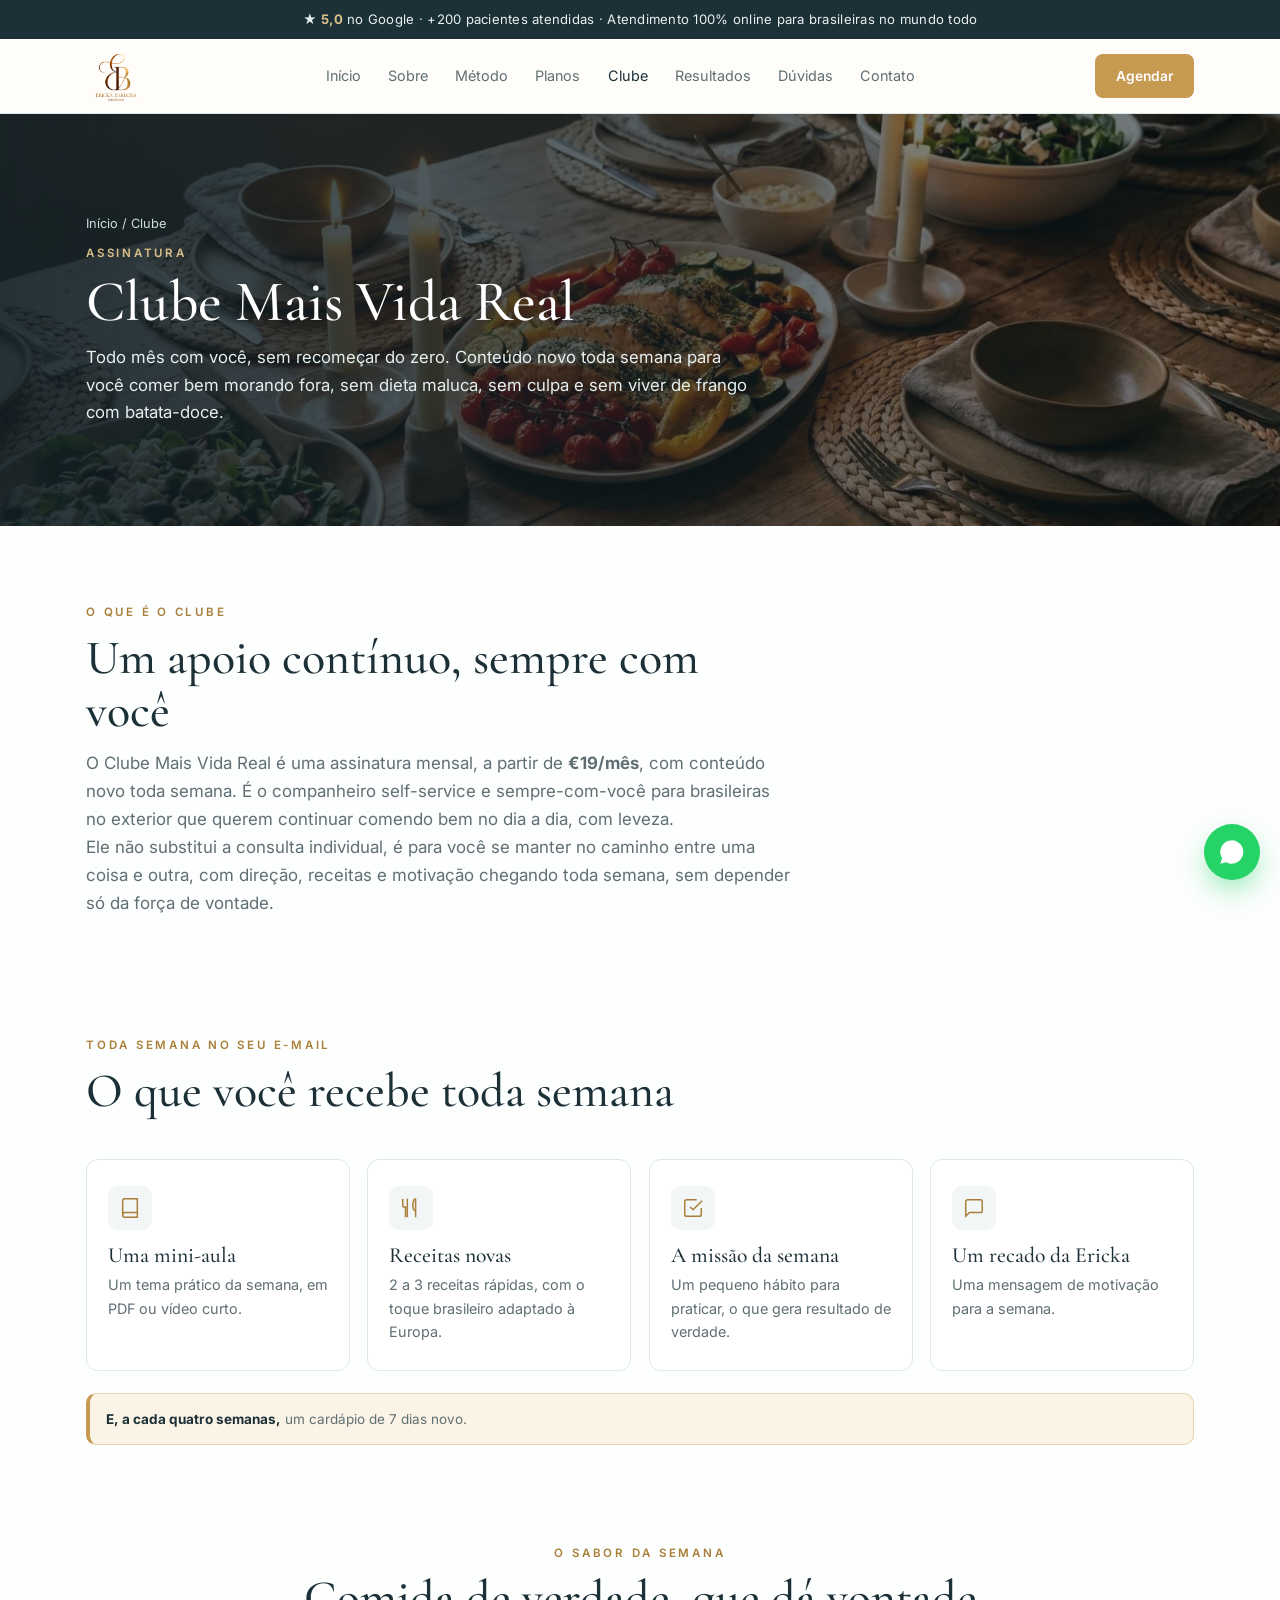
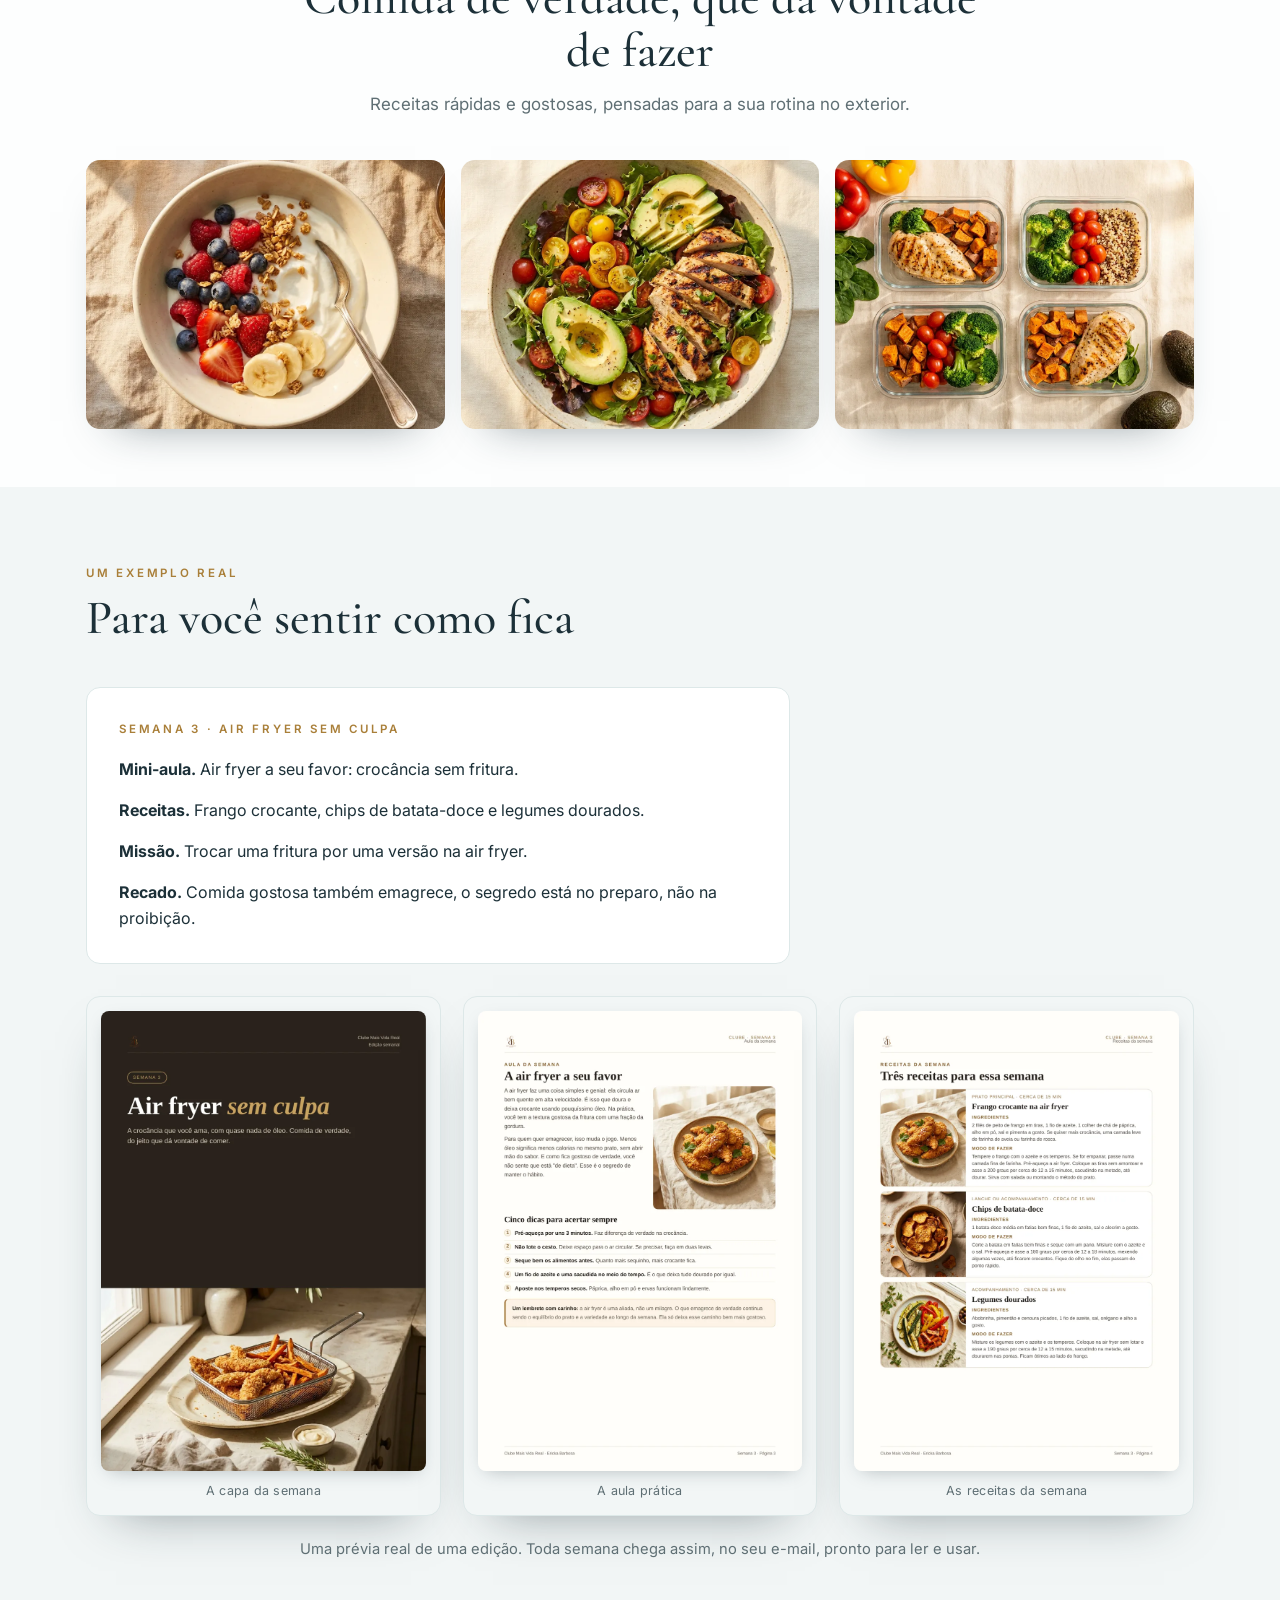
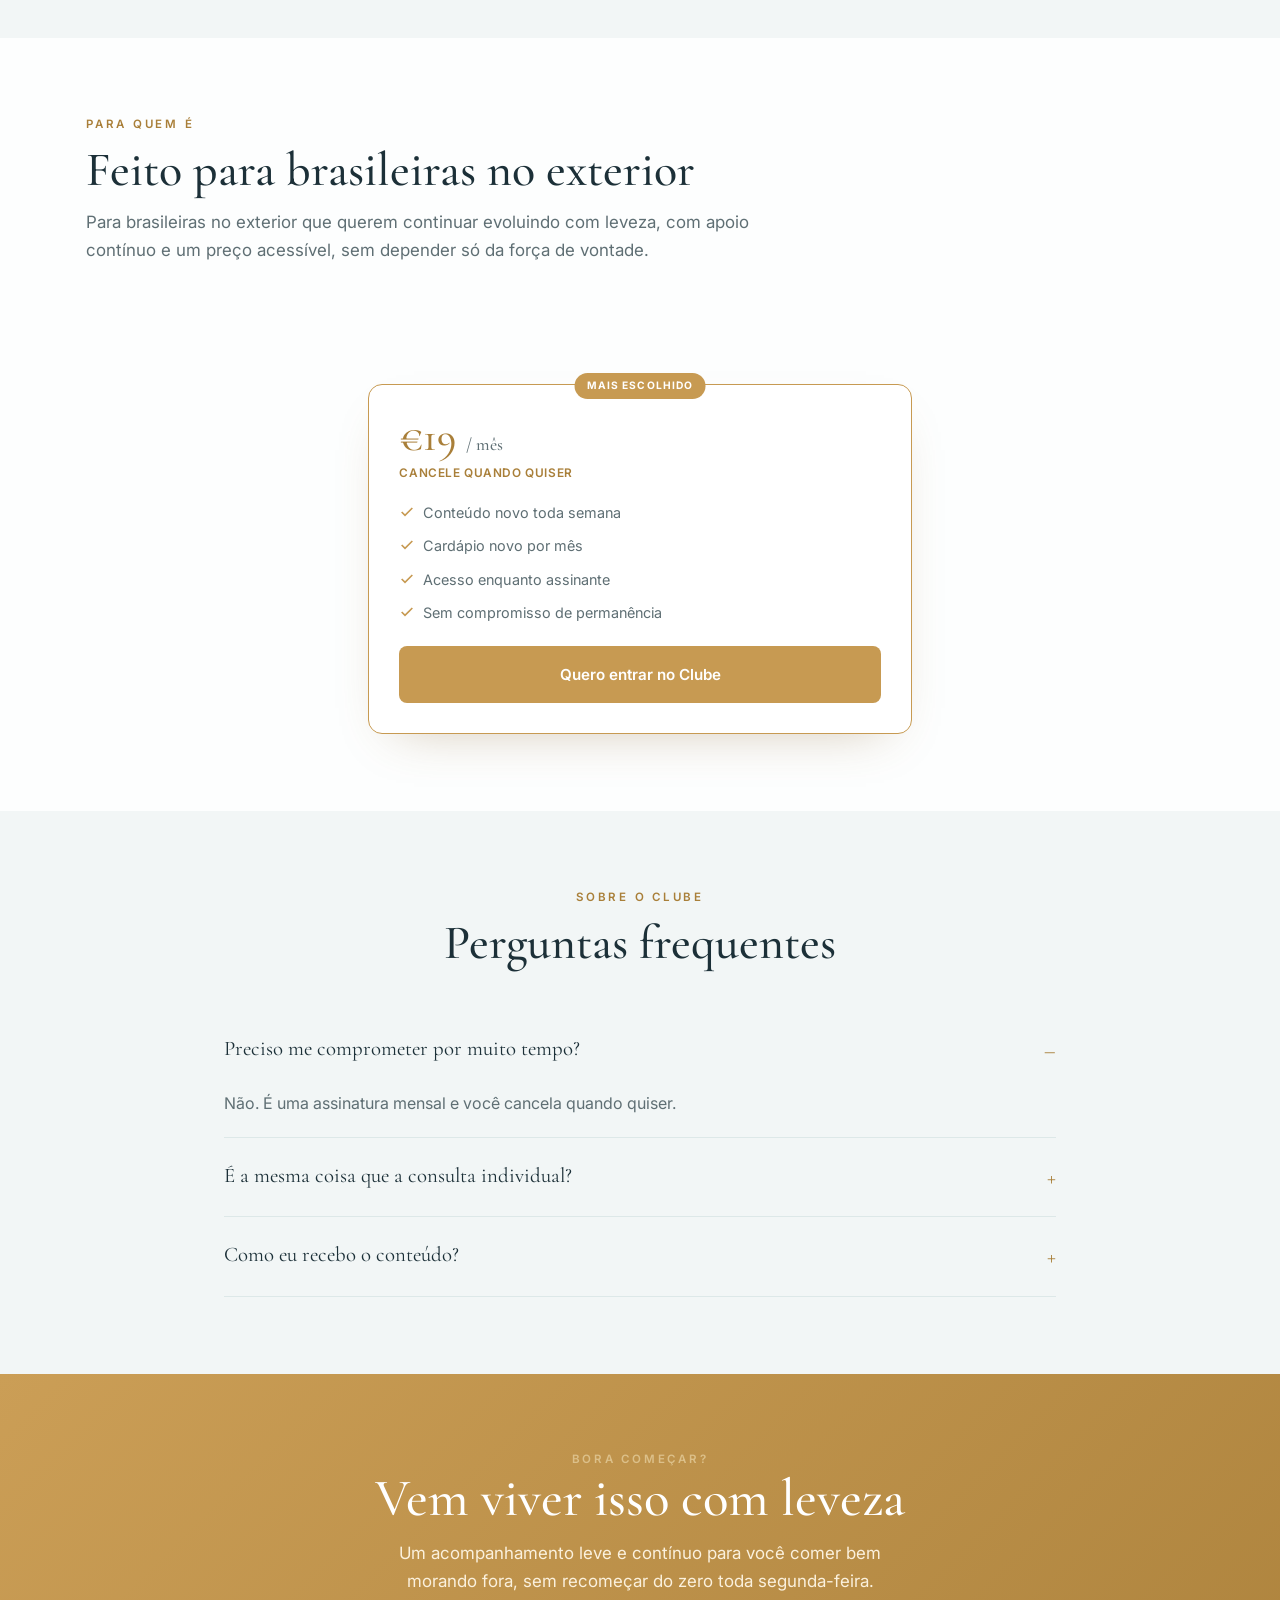
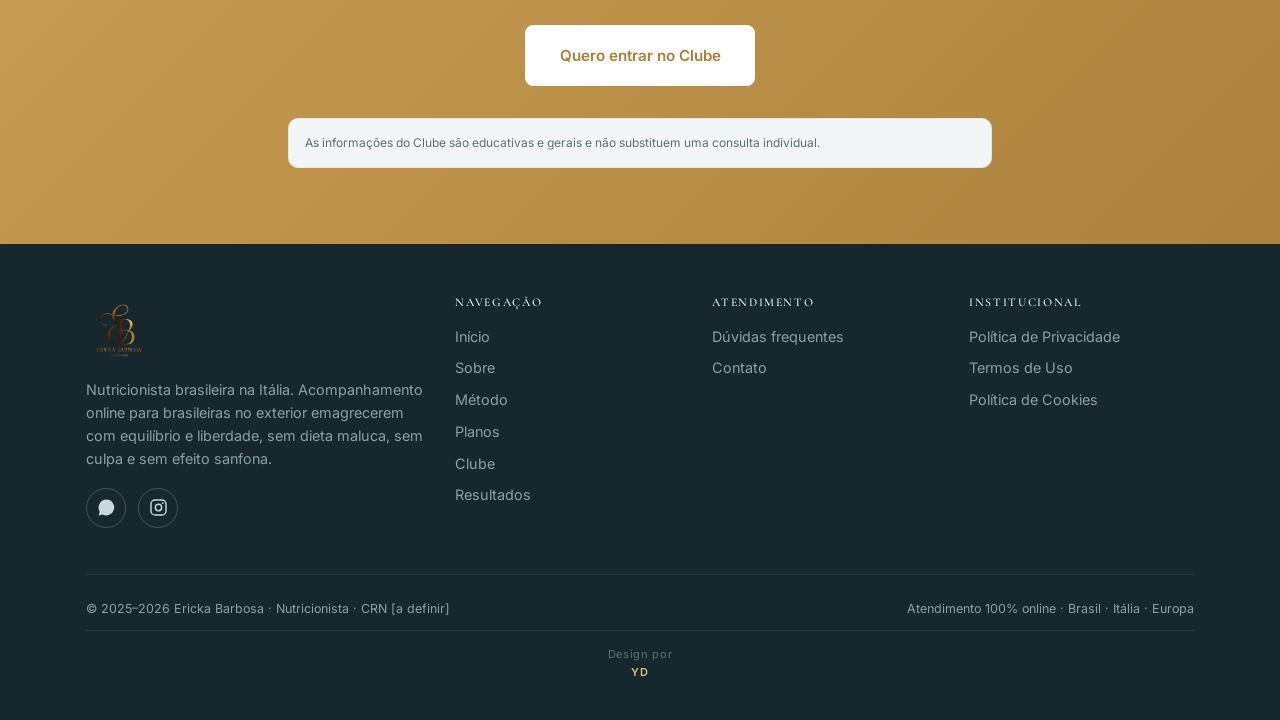
==== clube.html @ 05ee5c0b "Homepage padded images, brighter favicon, pain-point section, 7-image before/after slider, signature" ====
<!DOCTYPE html>
<html lang="pt-BR">
<head>
<meta charset="UTF-8">
<meta name="viewport" content="width=device-width, initial-scale=1.0">
<title>Clube Mais Vida Real · Assinatura | Ericka Barbosa</title>
<meta name="description" content="O Clube Mais Vida Real é a assinatura da nutricionista Ericka Barbosa: conteúdo novo toda semana para brasileiras no exterior comerem bem, sem dieta maluca. A partir de €19/mês.">
<meta name="keywords" content="clube mais vida real, assinatura nutricionista, conteúdo nutricional mensal, nutricionista para brasileiras no exterior, comer bem morando fora, receitas brasileiras na Europa">
<meta name="robots" content="index, follow, max-image-preview:large">
<link rel="canonical" href="https://erickabarbosa.com/clube.html">
<meta property="og:type" content="website"><meta property="og:locale" content="pt_BR">
<meta property="og:title" content="Clube Mais Vida Real · Assinatura | Ericka Barbosa">
<meta property="og:description" content="O Clube Mais Vida Real é a assinatura da nutricionista Ericka Barbosa: conteúdo novo toda semana para brasileiras no exterior comerem bem, sem dieta maluca. A partir de €19/mês.">
<meta property="og:image" content="https://erickabarbosa.com/img/og.jpg">
<meta property="og:image:width" content="1200">
<meta property="og:image:height" content="630">
<meta property="og:image:alt" content="Ericka Barbosa, nutricionista brasileira na Itália">
<meta property="og:url" content="https://erickabarbosa.com/clube.html">
<meta name="twitter:card" content="summary_large_image">
<meta name="twitter:title" content="Clube Mais Vida Real · Assinatura | Ericka Barbosa">
<meta name="twitter:description" content="O Clube Mais Vida Real é a assinatura da nutricionista Ericka Barbosa: conteúdo novo toda semana para brasileiras no exterior comerem bem, sem dieta maluca. A partir de €19/mês.">
<meta name="twitter:image" content="https://erickabarbosa.com/img/og.jpg">
<link rel="icon" href="/favicon.ico" sizes="any">
<link rel="icon" type="image/png" sizes="32x32" href="/img/favicon-32.png">
<link rel="icon" type="image/png" sizes="16x16" href="/img/favicon-16.png">
<link rel="apple-touch-icon" sizes="180x180" href="/img/apple-touch-icon.png">
<link rel="manifest" href="/site.webmanifest">
<meta name="theme-color" content="#1c3038">
<link rel="preconnect" href="https://fonts.googleapis.com"><link rel="preconnect" href="https://fonts.gstatic.com" crossorigin>
<link href="https://fonts.googleapis.com/css2?family=Cormorant+Garamond:ital,wght@0,400;0,500;0,600;1,400&family=Inter:wght@300;400;500;600;700&display=swap" rel="stylesheet">
<link rel="stylesheet" href="/css/main.css">
<script type="application/ld+json">
{"@context":"https://schema.org","@type":"Service","name":"Clube Mais Vida Real","serviceType":"Assinatura de conteúdo nutricional","provider":{"@type":"Person","name":"Ericka Barbosa","jobTitle":"Nutricionista"},"areaServed":["Brasil","Itália","Europa"],"description":"Assinatura mensal com conteúdo novo toda semana: aula, receitas, missão da semana e um cardápio novo por mês.","offers":{"@type":"Offer","price":"19","priceCurrency":"EUR","priceSpecification":{"@type":"UnitPriceSpecification","price":"19","priceCurrency":"EUR","unitCode":"MON","referenceQuantity":{"@type":"QuantitativeValue","value":"1","unitCode":"MON"}}}}
</script>
<script type="application/ld+json">
{"@context":"https://schema.org","@type":"FAQPage","mainEntity":[
{"@type":"Question","name":"Preciso me comprometer por muito tempo?","acceptedAnswer":{"@type":"Answer","text":"Não. É uma assinatura mensal e você cancela quando quiser."}},
{"@type":"Question","name":"É a mesma coisa que a consulta individual?","acceptedAnswer":{"@type":"Answer","text":"Não. O Clube é conteúdo para te acompanhar no dia a dia. O plano personalizado, com ajustes para o seu corpo e a sua rotina, é o acompanhamento individual."}},
{"@type":"Question","name":"Como eu recebo o conteúdo?","acceptedAnswer":{"@type":"Answer","text":"Tudo chega no seu e-mail, toda semana, de forma automática. É só aproveitar."}}
]}
</script>
</head>
<body>
<div class="abar">★ <b>5,0</b> no Google · +200 pacientes atendidas · Atendimento 100% online para brasileiras no mundo todo</div>
<header><div class="wrap"><nav>
  <a class="brand" href="/"><img src="/img/logo.webp" alt="Ericka Barbosa Nutricionista"></a>
  <div class="nl">
    <a href="/">Início</a><a href="/sobre.html">Sobre</a><a href="/metodo.html">Método</a><a href="/planos.html">Planos</a><a href="/clube.html">Clube</a><a href="/resultados.html">Resultados</a><a href="/faq.html">Dúvidas</a><a href="/contato.html">Contato</a>
  </div>
  <div class="nav-right">
    <a class="btn wa nav-wa" href="https://wa.me/393758110439?text=Ol%C3%A1%2C%20Ericka!%20Quero%20agendar%20minha%20consulta." target="_blank" rel="noopener">Agendar</a>
    <button class="menu-btn" aria-label="Menu" onclick="this.closest('header').querySelector('.mobile').classList.toggle('open')"><span></span><span></span><span></span></button>
  </div>
</nav></div>
<div class="mobile">
  <button class="mobile-close" aria-label="Fechar menu" onclick="this.closest('.mobile').classList.remove('open')">&times;</button>
  <a href="/">Início</a><a href="/sobre.html">Sobre</a><a href="/metodo.html">Método</a><a href="/planos.html">Planos</a><a href="/clube.html">Clube</a><a href="/resultados.html">Resultados</a><a href="/faq.html">Dúvidas</a><a href="/contato.html">Contato</a>
  <a class="btn wa" href="https://wa.me/393758110439?text=Ol%C3%A1%2C%20Ericka!%20Quero%20agendar%20minha%20consulta." target="_blank" rel="noopener"><svg aria-hidden="true" viewBox="0 0 24 24" fill="currentColor"><path d="M17.5 14.4c-.3-.2-1.7-.8-2-.9-.3-.1-.5-.2-.7.2s-.8.9-.9 1.1c-.2.2-.3.2-.6.1-1.7-.9-2.9-1.6-4-3.5-.3-.5.3-.5.8-1.6.1-.2 0-.4 0-.5s-.7-1.7-1-2.3c-.3-.6-.5-.5-.7-.5h-.6c-.2 0-.5.1-.8.4s-1 1-1 2.5 1.1 2.9 1.2 3.1c.2.2 2.1 3.2 5.1 4.5.7.3 1.3.5 1.7.6.7.2 1.4.2 1.9.1.6-.1 1.7-.7 2-1.4.2-.7.2-1.2.2-1.4-.1-.1-.3-.2-.6-.3zM12 2a10 10 0 00-8.5 15.3L2 22l4.8-1.3A10 10 0 1012 2z"/></svg> Agendar pelo WhatsApp</a>
  <div class="mobile-social"><a href="https://wa.me/393758110439" target="_blank" rel="noopener" aria-label="WhatsApp"><svg aria-hidden="true" viewBox="0 0 24 24" fill="currentColor"><path d="M17.5 14.4c-.3-.2-1.7-.8-2-.9-.3-.1-.5-.2-.7.2s-.8.9-.9 1.1c-.2.2-.3.2-.6.1-1.7-.9-2.9-1.6-4-3.5-.3-.5.3-.5.8-1.6.1-.2 0-.4 0-.5s-.7-1.7-1-2.3c-.3-.6-.5-.5-.7-.5h-.6c-.2 0-.5.1-.8.4s-1 1-1 2.5 1.1 2.9 1.2 3.1c.2.2 2.1 3.2 5.1 4.5.7.3 1.3.5 1.7.6.7.2 1.4.2 1.9.1.6-.1 1.7-.7 2-1.4.2-.7.2-1.2.2-1.4-.1-.1-.3-.2-.6-.3zM12 2a10 10 0 00-8.5 15.3L2 22l4.8-1.3A10 10 0 1012 2z"/></svg></a><a href="https://instagram.com/erickapsbarbosa" target="_blank" rel="noopener" aria-label="Instagram"><svg aria-hidden="true" viewBox="0 0 24 24" fill="none" stroke="currentColor" stroke-width="1.8"><rect x="2.5" y="2.5" width="19" height="19" rx="5.2"/><circle cx="12" cy="12" r="4"/><circle cx="17.4" cy="6.6" r="1.1" fill="currentColor" stroke="none"/></svg></a></div>
</div>
</header>
<a class="fab" href="https://wa.me/393758110439?text=Ol%C3%A1%2C%20Ericka!%20Quero%20agendar%20minha%20consulta." target="_blank" rel="noopener" aria-label="Falar no WhatsApp"><svg aria-hidden="true" viewBox="0 0 24 24" fill="currentColor"><path d="M17.5 14.4c-.3-.2-1.7-.8-2-.9-.3-.1-.5-.2-.7.2s-.8.9-.9 1.1c-.2.2-.3.2-.6.1-1.7-.9-2.9-1.6-4-3.5-.3-.5.3-.5.8-1.6.1-.2 0-.4 0-.5s-.7-1.7-1-2.3c-.3-.6-.5-.5-.7-.5h-.6c-.2 0-.5.1-.8.4s-1 1-1 2.5 1.1 2.9 1.2 3.1c.2.2 2.1 3.2 5.1 4.5.7.3 1.3.5 1.7.6.7.2 1.4.2 1.9.1.6-.1 1.7-.7 2-1.4.2-.7.2-1.2.2-1.4-.1-.1-.3-.2-.6-.3zM12 2a10 10 0 00-8.5 15.3L2 22l4.8-1.3A10 10 0 1012 2z"/></svg></a>

<main>
<div class="phead hero-img" style="background-image:linear-gradient(90deg,rgba(16,30,36,.9),rgba(16,30,36,.42)),url(/img/food/dinner.webp)"><div class="wrap">
  <div class="crumb"><a href="/">Início</a> / Clube</div>
  <div class="eye" style="margin-top:.6rem">Assinatura</div>
  <h1>Clube Mais Vida Real</h1>
  <p>Todo mês com você, sem recomeçar do zero. Conteúdo novo toda semana para você comer bem morando fora, sem dieta maluca, sem culpa e sem viver de frango com batata-doce.</p>
</div></div>

<section><div class="wrap">
  <div class="sh"><div class="eye">O que é o Clube</div><h2>Um apoio contínuo, sempre com você</h2>
    <p>O Clube Mais Vida Real é uma assinatura mensal, a partir de <strong>€19/mês</strong>, com conteúdo novo toda semana. É o companheiro self-service e sempre-com-você para brasileiras no exterior que querem continuar comendo bem no dia a dia, com leveza.</p>
    <p>Ele não substitui a consulta individual, é para você se manter no caminho entre uma coisa e outra, com direção, receitas e motivação chegando toda semana, sem depender só da força de vontade.</p>
  </div>
</div></section>

<section style="padding-top:0"><div class="wrap">
  <div class="sh"><div class="eye">Toda semana no seu e-mail</div><h2>O que você recebe toda semana</h2></div>
  <div class="ig">
    <div class="inc"><div class="ic"><svg aria-hidden="true" viewBox="0 0 24 24" fill="none" stroke="currentColor" stroke-width="1.6"><path d="M4 19.5A2.5 2.5 0 016.5 17H20"/><path d="M6.5 2H20v20H6.5A2.5 2.5 0 014 19.5v-15A2.5 2.5 0 016.5 2z"/></svg></div><h3>Uma mini-aula</h3><p>Um tema prático da semana, em PDF ou vídeo curto.</p></div>
    <div class="inc"><div class="ic"><svg aria-hidden="true" viewBox="0 0 24 24" fill="none" stroke="currentColor" stroke-width="1.6"><path d="M3 2v7c0 1.1.9 2 2 2h1v11M8 2v20M17 2c-1.7 0-3 3-3 6.5S15.3 15 17 15m0-13v20"/></svg></div><h3>Receitas novas</h3><p>2 a 3 receitas rápidas, com o toque brasileiro adaptado à Europa.</p></div>
    <div class="inc"><div class="ic"><svg aria-hidden="true" viewBox="0 0 24 24" fill="none" stroke="currentColor" stroke-width="1.6"><path d="M9 11l3 3L22 4"/><path d="M21 12v7a2 2 0 01-2 2H5a2 2 0 01-2-2V5a2 2 0 012-2h11"/></svg></div><h3>A missão da semana</h3><p>Um pequeno hábito para praticar, o que gera resultado de verdade.</p></div>
    <div class="inc"><div class="ic"><svg aria-hidden="true" viewBox="0 0 24 24" fill="none" stroke="currentColor" stroke-width="1.6"><path d="M21 15a2 2 0 01-2 2H7l-4 4V5a2 2 0 012-2h14a2 2 0 012 2z"/></svg></div><h3>Um recado da Ericka</h3><p>Uma mensagem de motivação para a semana.</p></div>
  </div>
  <div class="note"><b>E, a cada quatro semanas,</b> um cardápio de 7 dias novo.</div>
</div></section>

<section class="foodband" style="padding-top:0"><div class="wrap">
  <div class="sh c"><div class="eye">O sabor da semana</div><h2>Comida de verdade, que dá vontade de fazer</h2><p>Receitas rápidas e gostosas, pensadas para a sua rotina no exterior.</p></div>
  <div class="foodcells">
    <figure><img src="/img/food/breakfast.webp" alt="Café da manhã saudável" loading="lazy"></figure>
    <figure><img src="/img/food/salad.webp" alt="Salada colorida e fresca" loading="lazy"></figure>
    <figure><img src="/img/food/mealprep.webp" alt="Refeições prontas da semana" loading="lazy"></figure>
  </div>
</div></section>

<section class="rev"><div class="wrap">
  <div class="sh"><div class="eye">Um exemplo real</div><h2>Para você sentir como fica</h2></div>
  <div class="ccard" style="max-width:44rem">
    <div class="eye">Semana 3 · Air fryer sem culpa</div>
    <ul style="list-style:none;margin-top:1.1rem;display:flex;flex-direction:column;gap:.9rem">
      <li><strong>Mini-aula.</strong> Air fryer a seu favor: crocância sem fritura.</li>
      <li><strong>Receitas.</strong> Frango crocante, chips de batata-doce e legumes dourados.</li>
      <li><strong>Missão.</strong> Trocar uma fritura por uma versão na air fryer.</li>
      <li><strong>Recado.</strong> Comida gostosa também emagrece, o segredo está no preparo, não na proibição.</li>
    </ul>
  </div>
  <div class="peek" style="margin-top:2rem">
    <figure><img src="/img/clube/capa.webp" alt="Capa de uma edição semanal do Clube Mais Vida Real" loading="lazy"><figcaption>A capa da semana</figcaption></figure>
    <figure><img src="/img/clube/aula.webp" alt="Aula da semana dentro de uma edição do Clube" loading="lazy"><figcaption>A aula prática</figcaption></figure>
    <figure><img src="/img/clube/receitas.webp" alt="Página de receitas de uma edição do Clube" loading="lazy"><figcaption>As receitas da semana</figcaption></figure>
  </div>
  <p style="text-align:center;color:var(--soft);font-size:.92rem;margin-top:1.3rem">Uma prévia real de uma edição. Toda semana chega assim, no seu e-mail, pronto para ler e usar.</p>
</div></section>

<section><div class="wrap">
  <div class="sh"><div class="eye">Para quem é</div><h2>Feito para brasileiras no exterior</h2>
    <p>Para brasileiras no exterior que querem continuar evoluindo com leveza, com apoio contínuo e um preço acessível, sem depender só da força de vontade.</p>
  </div>
</div></section>

<section class="faq" style="padding-top:0;background:transparent"><div class="wrap">
  <div class="pl" style="grid-template-columns:1fr;max-width:34rem;margin:0 auto">
    <div class="p f">
      <h3 style="font-size:2.6rem;color:var(--gold-d)">€19 <span style="font-size:1.1rem;color:var(--soft)">/ mês</span></h3>
      <div class="tg">Cancele quando quiser</div>
      <ul>
        <li><svg aria-hidden="true" viewBox="0 0 24 24" fill="none" stroke="currentColor" stroke-width="2.5"><path d="M20 6L9 17l-5-5"/></svg>Conteúdo novo toda semana</li>
        <li><svg aria-hidden="true" viewBox="0 0 24 24" fill="none" stroke="currentColor" stroke-width="2.5"><path d="M20 6L9 17l-5-5"/></svg>Cardápio novo por mês</li>
        <li><svg aria-hidden="true" viewBox="0 0 24 24" fill="none" stroke="currentColor" stroke-width="2.5"><path d="M20 6L9 17l-5-5"/></svg>Acesso enquanto assinante</li>
        <li><svg aria-hidden="true" viewBox="0 0 24 24" fill="none" stroke="currentColor" stroke-width="2.5"><path d="M20 6L9 17l-5-5"/></svg>Sem compromisso de permanência</li>
      </ul>
      <!-- TODO: substituir o href pelo link de checkout do Stripe quando a conta estiver conectada -->
      <a class="btn wa" href="https://wa.me/393758110439?text=Ol%C3%A1%2C%20Ericka!%20Quero%20entrar%20no%20Clube%20Mais%20Vida%20Real." target="_blank" rel="noopener">Quero entrar no Clube</a>
    </div>
  </div>
</div></section>

<section class="faq"><div class="wrap">
  <div class="sh c"><div class="eye">Sobre o Clube</div><h2>Perguntas frequentes</h2></div>
  <div class="fl">
    <details class="qa" open><summary>Preciso me comprometer por muito tempo?</summary><p>Não. É uma assinatura mensal e você cancela quando quiser.</p></details>
    <details class="qa"><summary>É a mesma coisa que a consulta individual?</summary><p>Não. O Clube é conteúdo para te acompanhar no dia a dia. O plano personalizado, com ajustes para o seu corpo e a sua rotina, é o acompanhamento individual.</p></details>
    <details class="qa"><summary>Como eu recebo o conteúdo?</summary><p>Tudo chega no seu e-mail, toda semana, de forma automática. É só aproveitar.</p></details>
  </div>
</div></section>

<section class="fin"><div class="wrap">
  <div class="eye" style="color:var(--gold-l)">Bora começar?</div>
  <h2>Vem viver isso com leveza</h2>
  <p>Um acompanhamento leve e contínuo para você comer bem morando fora, sem recomeçar do zero toda segunda-feira.</p>
  <a class="btn wa" href="https://wa.me/393758110439?text=Ol%C3%A1%2C%20Ericka!%20Quero%20entrar%20no%20Clube%20Mais%20Vida%20Real." target="_blank" rel="noopener" style="padding:1.05rem 2.1rem">Quero entrar no Clube</a>
  <div class="disc" style="max-width:44rem;margin:2rem auto 0;text-align:left">As informações do Clube são educativas e gerais e não substituem uma consulta individual.</div>
</div></section>
</main>
<footer><div class="wrap">
  <div class="fgrid">
    <div>
      <img class="flogo" src="/img/logo.webp" alt="Ericka Barbosa Nutricionista">
      <p class="desc">Nutricionista brasileira na Itália. Acompanhamento online para brasileiras no exterior emagrecerem com equilíbrio e liberdade, sem dieta maluca, sem culpa e sem efeito sanfona.</p>
      <div class="fsocial"><a href="https://wa.me/393758110439" target="_blank" rel="noopener" aria-label="WhatsApp"><svg aria-hidden="true" viewBox="0 0 24 24" fill="currentColor"><path d="M17.5 14.4c-.3-.2-1.7-.8-2-.9-.3-.1-.5-.2-.7.2s-.8.9-.9 1.1c-.2.2-.3.2-.6.1-1.7-.9-2.9-1.6-4-3.5-.3-.5.3-.5.8-1.6.1-.2 0-.4 0-.5s-.7-1.7-1-2.3c-.3-.6-.5-.5-.7-.5h-.6c-.2 0-.5.1-.8.4s-1 1-1 2.5 1.1 2.9 1.2 3.1c.2.2 2.1 3.2 5.1 4.5.7.3 1.3.5 1.7.6.7.2 1.4.2 1.9.1.6-.1 1.7-.7 2-1.4.2-.7.2-1.2.2-1.4-.1-.1-.3-.2-.6-.3zM12 2a10 10 0 00-8.5 15.3L2 22l4.8-1.3A10 10 0 1012 2z"/></svg></a><a href="https://instagram.com/erickapsbarbosa" target="_blank" rel="noopener" aria-label="Instagram"><svg aria-hidden="true" viewBox="0 0 24 24" fill="none" stroke="currentColor" stroke-width="1.8"><rect x="2.5" y="2.5" width="19" height="19" rx="5.2"/><circle cx="12" cy="12" r="4"/><circle cx="17.4" cy="6.6" r="1.1" fill="currentColor" stroke="none"/></svg></a></div>
    </div>
    <div><h4>Navegação</h4>
      <a href="/">Início</a><a href="/sobre.html">Sobre</a><a href="/metodo.html">Método</a><a href="/planos.html">Planos</a><a href="/clube.html">Clube</a><a href="/resultados.html">Resultados</a>
    </div>
    <div><h4>Atendimento</h4>
      <a href="/faq.html">Dúvidas frequentes</a><a href="/contato.html">Contato</a>
    </div>
    <div><h4>Institucional</h4>
      <a href="/politica-de-privacidade.html">Política de Privacidade</a>
      <a href="/termos-de-uso.html">Termos de Uso</a>
      <a href="/politica-de-cookies.html">Política de Cookies</a>
    </div>
  </div>
  <div class="fbottom">
    <span>© <span id="y"></span> Ericka Barbosa · Nutricionista · CRN [a definir]</span>
    <span>Atendimento 100% online · Brasil · Itália · Europa</span>
  </div>
<div class="fcredit">Design por <a href="https://yektad.com" target="_blank" rel="noopener">YD</a></div></div></footer>
<script>
document.getElementById('y')&&(document.getElementById('y').textContent='2025\u2013'+new Date().getFullYear());
(function(){var p=location.pathname.replace(/index\.html$/,'')||'/';document.querySelectorAll('.nl a').forEach(function(a){var h=a.getAttribute('href');if(h===p||(h!=='/'&&p.indexOf(h)===0))a.classList.add('active');});})();document.querySelectorAll('.mobile a').forEach(function(a){a.addEventListener('click',function(){var m=document.querySelector('.mobile');if(m)m.classList.remove('open');});});
</script>

</body>
</html>
---- css/main.css ----
/* Ericka Barbosa · Nutricionista — Direction C (Autoridade) */
:root{
  --ink:#1c3038;--soft:#5f6f74;--cream:#f2f6f6;--paper:#fdfefe;
  --gold:#c79a52;--gold-d:#a97f39;--gold-l:#dcc08a;--line:#dde8e8;
  --serif:"Cormorant Garamond",Georgia,serif;--sans:"Inter",system-ui,sans-serif;
}
*{margin:0;padding:0;box-sizing:border-box}
html{scroll-behavior:smooth;overflow-x:hidden}
body{font-family:var(--sans);color:var(--ink);background:var(--paper);line-height:1.65;-webkit-font-smoothing:antialiased;overflow-x:hidden}
h1,h2,h3,h4{font-family:var(--serif);font-weight:500;line-height:1.1}
img{max-width:100%;display:block}
a{color:inherit;text-decoration:none}
.wrap{max-width:1160px;margin:0 auto;padding:0 26px}
.eye{font-size:.72rem;font-weight:600;letter-spacing:.24em;text-transform:uppercase;color:var(--gold-d)}
.center{text-align:center}
.btn{display:inline-flex;align-items:center;justify-content:center;gap:.5rem;font-weight:600;font-size:.95rem;padding:.95rem 1.7rem;border-radius:8px;transition:.25s;cursor:pointer;border:1px solid transparent}
.wa{background:var(--gold);color:#fff}
.wa:hover{background:var(--gold-d);transform:translateY(-2px);box-shadow:0 14px 30px -14px rgba(138,99,48,.5)}
.gh{border-color:var(--line);color:var(--ink);background:#fff}
.gh:hover{border-color:var(--gold)}
.wa svg,.fab svg,.nav-wa svg{width:18px;height:18px}
.nav-wa{padding:.6rem 1.25rem;font-size:.86rem}

/* announcement */
.abar{background:var(--ink);color:#e9f0f0;text-align:center;font-size:.82rem;padding:.55rem 1rem;letter-spacing:.02em}
.abar b{color:#dcc08a}

/* header */
header{position:sticky;top:0;z-index:60;background:rgba(255,253,249,.97);border-bottom:1px solid var(--line)}
nav{display:flex;align-items:center;justify-content:space-between;height:74px;gap:1rem}
.brand{display:flex;align-items:center;gap:.6rem}
.brand img{height:60px;width:auto}
.brand .bt{font-family:var(--serif);font-size:1.25rem;color:var(--gold-d);line-height:1}
.brand .bt span{display:block;font-family:var(--sans);font-size:.54rem;letter-spacing:.3em;text-transform:uppercase;color:var(--soft)}
.nl{display:flex;gap:1.7rem;align-items:center}
.nl a{font-size:.9rem;color:var(--soft);transition:.2s}
.nl a:hover,.nl a.active{color:var(--ink)}
.nav-right{display:flex;align-items:center;gap:1rem}
.menu-btn{display:none;background:none;border:none;cursor:pointer;flex-direction:column;gap:5px;padding:6px}
.menu-btn span{width:24px;height:2px;background:var(--ink);display:block;transition:.25s}
.mobile{display:none}

/* hero */
.hero{padding:clamp(2.5rem,6vw,4.5rem) 0}
.hg{display:grid;grid-template-columns:1.05fr .95fr;gap:clamp(2rem,5vw,4rem);align-items:center}
.hero h1{font-size:clamp(2.6rem,6vw,4.4rem);letter-spacing:-.01em}
.hero h1 em{font-style:italic;color:var(--gold-d)}
.hero p.lead{color:var(--soft);font-size:1.12rem;margin:1.4rem 0 1.8rem;max-width:34rem}
.cta{display:flex;gap:.8rem;flex-wrap:wrap}
.hi{display:flex;gap:1.6rem;margin-top:1.8rem;flex-wrap:wrap;align-items:center}
.stars{color:#c79a52;letter-spacing:1px}
.hi small{color:var(--soft);font-size:.85rem}
.hi b{color:var(--ink)}
.hm{position:relative}
.hm img{border-radius:10px;box-shadow:0 24px 60px -28px rgba(38,32,26,.5);width:100%;aspect-ratio:4/5;object-fit:cover}
.gcard{position:absolute;right:-14px;bottom:24px;background:#fff;border:1px solid var(--line);border-radius:12px;padding:.8rem 1rem;box-shadow:0 16px 40px -18px rgba(0,0,0,.3);display:flex;gap:.6rem;align-items:center}
.gcard .g{font-weight:800;font-size:1.1rem;color:#4285F4}
.gcard b{font-size:1.2rem}
.gcard small{display:block;font-size:.7rem;color:var(--soft)}

/* page header (inner pages) */
.phead{background:var(--cream);border-bottom:1px solid var(--line);padding:clamp(2.4rem,5vw,3.6rem) 0}
.phead h1{font-size:clamp(2.3rem,5vw,3.6rem);margin:.5rem 0 .6rem}
.phead p{color:var(--soft);max-width:42rem;font-size:1.05rem}
.crumb{font-size:.8rem;color:var(--soft)}
.crumb a{color:var(--gold-d)}

/* credentials strip */
.creds{background:var(--cream);border-top:1px solid var(--line);border-bottom:1px solid var(--line)}
.creds .wrap{display:flex;flex-wrap:wrap;gap:1rem 2.2rem;justify-content:center;padding:1.3rem 26px;font-size:.86rem;color:var(--soft);text-align:center}
.creds b{color:var(--ink);font-weight:600}

section{padding:clamp(3rem,6vw,5rem) 0}
.sh{max-width:44rem;margin-bottom:2.6rem}
.sh.c{margin-left:auto;margin-right:auto;text-align:center}
.sh h2{font-size:clamp(2rem,4.2vw,3rem);margin:.6rem 0 .8rem}
.sh p{color:var(--soft);font-size:1.06rem}

/* recognition / pain-mirror block */
.recog-sec{background:var(--cream)}
.recog{list-style:none;display:grid;grid-template-columns:1fr 1fr;gap:14px 22px;margin:0}
.recog li{background:var(--paper);border:1px solid var(--line);border-left:3px solid var(--gold-l);border-radius:12px;padding:15px 18px;font-size:.98rem;line-height:1.5;color:#3f4a4e}
.recog li b{color:var(--ink);font-weight:600}
.recog-note{margin-top:1.8rem;background:var(--paper);border:1px solid var(--line);border-radius:14px;padding:20px 24px;font-size:1.04rem;color:var(--ink);line-height:1.6;max-width:46rem}
.recog-note b{color:var(--gold-d)}
@media(max-width:760px){.recog{grid-template-columns:1fr}}

/* includes grid */
.ig{display:grid;grid-template-columns:repeat(4,1fr);gap:1.1rem}
.inc{border:1px solid var(--line);border-radius:12px;padding:1.6rem 1.3rem;background:#fff}
.inc .ic{width:44px;height:44px;border-radius:10px;background:var(--cream);display:grid;place-items:center;color:var(--gold-d);margin-bottom:.9rem}
.inc .ic svg{width:22px;height:22px}
.inc h3{font-size:1.35rem;margin-bottom:.3rem}
.inc p{font-size:.9rem;color:var(--soft)}

/* call / diferencial */
.call{background:var(--ink);color:#e9f0f0}
.call .wrap{display:grid;grid-template-columns:1.15fr .85fr;gap:clamp(2rem,5vw,3.5rem);align-items:center}
.call h2{color:#fff;font-size:clamp(2rem,4vw,2.9rem)}
.call .q{color:#dcc08a;font-family:var(--serif);font-style:italic;font-size:1.5rem;margin:1rem 0}
.call p{color:#aebfc2}
.call ul{list-style:none;margin-top:1.2rem;display:flex;flex-direction:column;gap:.7rem}
.call li{display:flex;gap:.6rem;font-size:.96rem;color:#d9e5e5}
.call li svg{width:18px;height:18px;flex-shrink:0;color:#dcc08a;margin-top:3px}

/* steps */
.steps{display:grid;grid-template-columns:repeat(4,1fr);gap:1.2rem;counter-reset:s}
.step{position:relative;padding-top:2.8rem}
.step::before{counter-increment:s;content:"0" counter(s);position:absolute;top:0;left:0;font-family:var(--serif);font-size:2.5rem;color:var(--gold-l)}
.step h3{font-size:1.3rem;margin-bottom:.4rem}
.step p{font-size:.92rem;color:var(--soft)}
.step .bar{width:38px;height:2px;background:var(--gold);margin:.7rem 0}

/* reviews */
.rev{background:var(--cream)}
.rg{display:grid;grid-template-columns:repeat(3,1fr);gap:1.2rem}
.rc{background:#fff;border:1px solid var(--line);border-radius:12px;padding:1.6rem}
.rc .st{color:#c79a52;font-size:.9rem;letter-spacing:1px}
.rc p{margin:.7rem 0 1.1rem;font-size:.94rem;color:#2f4a52}
.rc .who{display:flex;align-items:center;gap:.6rem;font-size:.85rem}
.rc .av{width:34px;height:34px;border-radius:50%;background:var(--gold);color:#fff;display:grid;place-items:center;font-weight:700}
.rc .who b{display:block}
.rc .who small{color:var(--soft)}
.rc .gg{margin-left:auto;font-size:.72rem;color:#4285F4;font-weight:600}

/* plans */
.pl{display:grid;grid-template-columns:repeat(3,1fr);gap:1.2rem;align-items:stretch}
.p{border:1px solid var(--line);border-radius:14px;padding:1.9rem;display:flex;flex-direction:column;background:#fff}
.p.f{border-color:var(--gold);position:relative;box-shadow:0 20px 50px -28px rgba(138,99,48,.4)}
.p.f::after{content:"Mais escolhido";position:absolute;top:-12px;left:50%;transform:translateX(-50%);background:var(--gold);color:#fff;font-size:.64rem;font-weight:700;letter-spacing:.1em;text-transform:uppercase;padding:.3rem .8rem;border-radius:999px;white-space:nowrap}
.p h3{font-size:1.5rem}
.p .tg{font-size:.74rem;color:var(--gold-d);font-weight:600;text-transform:uppercase;letter-spacing:.05em;margin:.2rem 0 1.1rem}
.p ul{list-style:none;display:flex;flex-direction:column;gap:.6rem;flex:1;margin-bottom:1.3rem}
.p li{display:flex;gap:.5rem;font-size:.9rem;color:var(--soft)}
.p li svg{width:16px;height:16px;flex-shrink:0;margin-top:3px;color:var(--gold)}
.p .btn{width:100%}
.paynote{background:var(--cream);border:1px solid var(--line);border-radius:12px;padding:1.3rem 1.5rem;margin-top:1.6rem;font-size:.92rem;color:var(--soft);display:flex;gap:.8rem;align-items:flex-start}
.paynote svg{width:22px;height:22px;color:var(--gold-d);flex-shrink:0;margin-top:2px}

/* about */
.ab .wrap{display:grid;grid-template-columns:1fr 1fr;gap:clamp(2rem,5vw,3.5rem);align-items:center}
.ab img{border-radius:10px;box-shadow:0 20px 50px -26px rgba(38,32,26,.45)}
.ab h2{font-size:clamp(2rem,4vw,3rem);margin:.5rem 0 1rem}
.ab p{color:var(--soft);margin-bottom:1rem}
.sign{font-family:var(--serif);font-style:italic;font-size:1.5rem;color:var(--gold-d)}
.prose{max-width:44rem}
.prose h2{font-size:1.7rem;margin:2rem 0 .7rem}
.prose h3{font-size:1.35rem;margin:1.6rem 0 .5rem}
.prose p{color:var(--soft);margin-bottom:1rem}
.prose blockquote{font-family:var(--serif);font-style:italic;font-size:1.4rem;color:var(--gold-d);border-left:3px solid var(--gold);padding-left:1.2rem;margin:1.5rem 0}
.prose ul{color:var(--soft);margin:0 0 1rem 1.2rem}
.prose li{margin-bottom:.4rem}

/* believe row */
.believe{display:grid;grid-template-columns:repeat(4,1fr);gap:1rem}
.bcard{background:#fff;border:1px solid var(--line);border-radius:12px;padding:1.4rem;text-align:center}
.bcard b{font-family:var(--serif);font-size:1.3rem;color:var(--gold-d);display:block;margin-bottom:.3rem}
.bcard.yes{background:var(--ink);color:#fff}
.bcard.yes b{color:#dcc08a}
.bcard small{font-size:.86rem;color:var(--soft)}
.bcard.yes small{color:#aebfc2}

/* faq */
.faq{background:var(--cream)}
.fl{max-width:52rem;margin:0 auto}
.qa{border-bottom:1px solid var(--line)}
.qa summary{cursor:pointer;list-style:none;padding:1.3rem 0;font-family:var(--serif);font-size:1.3rem;display:flex;justify-content:space-between;gap:1rem}
.qa summary::-webkit-details-marker{display:none}
.qa summary::after{content:"+";color:var(--gold-d);font-size:1.4rem}
.qa[open] summary::after{content:"\2013"}
.qa p{padding:0 0 1.3rem;color:var(--soft)}

/* contact */
.contact-grid{display:grid;grid-template-columns:1fr 1fr;gap:2rem}
.ccard{background:#fff;border:1px solid var(--line);border-radius:14px;padding:2rem}
.ccard h3{font-size:1.4rem;margin-bottom:.6rem}
.ccard p{color:var(--soft);margin-bottom:1.2rem}
.ccard .row{display:flex;align-items:center;gap:.7rem;margin-bottom:.7rem;font-size:.95rem}
.ccard .row svg{width:18px;height:18px;color:var(--gold-d)}

/* final cta */
.fin{background:linear-gradient(135deg,#cb9e56,#ac823c);color:#fff;text-align:center}
.fin h2{color:#fff;font-size:clamp(2.1rem,4.5vw,3.3rem);margin-bottom:.8rem}
.fin p{color:#fbf1dd;max-width:34rem;margin:0 auto 1.8rem;font-size:1.06rem}
.fin .btn.wa{background:#fff;color:var(--gold-d);border-color:#fff}
.fin .btn.wa:hover{background:#f4efe6;color:var(--gold-d)}
.fin .btn.gh{border-color:rgba(255,255,255,.7);color:#fff;background:transparent}
.fin .btn.gh:hover{background:#fff;color:var(--gold-d)}

/* footer */
footer{background:#16282e;color:#8ba0a4;padding:3.2rem 0 1.8rem;font-size:.9rem}
.fgrid{display:grid;grid-template-columns:1.5fr 1fr 1fr 1fr;gap:2rem;margin-bottom:2.4rem}
footer .flogo{height:66px;margin-bottom:1rem}
footer h4{color:#fff;font-size:.74rem;letter-spacing:.14em;text-transform:uppercase;margin-bottom:1rem}
footer a{color:#8ba0a4;display:block;margin-bottom:.5rem;transition:.2s}
footer a:hover{color:#dcc08a}
footer .desc{max-width:22rem;line-height:1.6}
.fbottom{border-top:1px solid #22343c;padding-top:1.5rem;display:flex;justify-content:space-between;flex-wrap:wrap;gap:.8rem;font-size:.78rem}
.fbottom a{display:inline;margin:0}

/* legal pages */
.legal{max-width:780px;margin:0 auto;padding:clamp(2.5rem,5vw,4rem) 26px 5rem}
.legal a.back{color:var(--gold-d);font-weight:600;font-size:.9rem}
.legal h1{font-size:2.4rem;margin:1.2rem 0 .4rem}
.legal .upd{color:var(--soft);font-size:.85rem;margin-bottom:2.4rem}
.legal h2{font-size:1.4rem;margin:2rem 0 .6rem}
.legal p{color:#4a4a53;margin-bottom:1rem}
.legal ul{color:#4a4a53;margin:0 0 1rem 1.2rem}
.legal .note{background:var(--cream);border:1px solid var(--line);border-radius:12px;padding:1rem 1.2rem;font-size:.9rem;color:var(--soft);margin-top:2.4rem}

/* floating whatsapp */
.fab{position:fixed;right:20px;bottom:20px;z-index:70;background:#25d366;color:#fff;width:56px;height:56px;border-radius:50%;display:grid;place-items:center;box-shadow:0 12px 30px -6px rgba(37,211,102,.6);transition:.25s}
.fab:hover{transform:scale(1.08)}
.fab svg{width:28px;height:28px}

@media(max-width:900px){
  .hg,.call .wrap,.ab .wrap{grid-template-columns:1fr}
  .hm{order:-1}
  .ig,.steps,.believe{grid-template-columns:repeat(2,1fr)}
  .rg,.pl,.contact-grid,.fgrid{grid-template-columns:1fr}
  .nl{display:none}
  .menu-btn{display:flex}
  .fgrid{grid-template-columns:1fr 1fr}
  .nav-wa{display:none}
  .mobile{display:flex;flex-direction:column;justify-content:flex-start;position:fixed;inset:0;z-index:1000;padding:4.6rem 2rem 2.2rem;background:rgba(17,31,37,.86);-webkit-backdrop-filter:blur(22px) saturate(140%);backdrop-filter:blur(22px) saturate(140%);opacity:0;visibility:hidden;pointer-events:none;transform:translateY(-6px);transition:opacity .3s ease,transform .3s ease,visibility .3s;overflow-y:auto}
  .mobile.open{opacity:1;visibility:visible;pointer-events:auto;transform:none}
  .mobile>a:not(.btn){color:#fff;font-family:var(--serif);font-size:1.5rem;font-weight:500;text-align:center;padding:.55rem 0;border-bottom:1px solid rgba(255,255,255,.13);text-decoration:none}
  .mobile>a:not(.btn):last-of-type{border-bottom:none}
  .mobile-close{position:absolute;top:1.2rem;right:1.4rem;width:46px;height:46px;border:none;background:rgba(255,255,255,.14);color:#fff;border-radius:50%;font-size:1.9rem;line-height:1;display:flex;align-items:center;justify-content:center;cursor:pointer}
  .mobile .btn.wa{margin-top:1.6rem;width:auto;align-self:center;padding:.7rem 1.5rem;font-size:.9rem;display:inline-flex;align-items:center;justify-content:center;gap:.5rem}
  .mobile .btn.wa svg{width:20px;height:20px}
  .mobile-social{display:flex;justify-content:center;gap:14px;margin-top:1.4rem}
  .mobile-social a{width:46px;height:46px;border-radius:50%;border:1px solid rgba(255,255,255,.3);display:flex;align-items:center;justify-content:center;color:#fff}
  .mobile-social svg{width:20px;height:20px}
}
@media(max-width:560px){
  .ig,.steps,.believe,.fgrid{grid-template-columns:1fr}
  .hi{gap:1.1rem}
  .wrap{padding:0 20px}
  .abar{padding:.55rem 1.3rem;line-height:1.45}
  .gcard{right:10px;bottom:14px;padding:.6rem .8rem;gap:.5rem}
  .gcard .g{font-size:1rem}
  .gcard b{font-size:1.05rem}
  .gcard small{font-size:.64rem}
}

/* results / social-proof components */
.hero-ba{display:grid;grid-template-columns:.95fr 1fr;gap:34px;align-items:center;background:var(--cream);border:1px solid var(--line);border-radius:20px;padding:26px;margin-bottom:8px}
.hero-ba img{width:100%;max-height:560px;object-fit:cover;border-radius:14px;display:block}
.hero-ba .badge{display:inline-block;background:var(--ink);color:#e9f0f0;font-size:11px;letter-spacing:.16em;text-transform:uppercase;padding:6px 14px;border-radius:999px;margin-bottom:14px}
.hero-ba h3{font-family:var(--serif);font-weight:600;font-size:30px;line-height:1.14;margin-bottom:10px}
.hero-ba p{color:var(--soft);font-size:15px}
.grid{display:grid;grid-template-columns:repeat(3,1fr);gap:22px}
.ba-card{background:#fff;border:1px solid var(--line);border-radius:16px;overflow:hidden}
.ba-card img{width:100%;display:block;aspect-ratio:auto}
.ba-card .cap{padding:14px 16px}
.ba-card .tag{font-size:10.5px;letter-spacing:.14em;text-transform:uppercase;color:var(--gold-d);font-weight:600}
.ba-card .cap p{font-size:13.5px;color:var(--soft);margin-top:3px}
.chart{display:grid;grid-template-columns:1.3fr .8fr;gap:26px;align-items:center;background:#fff;border:1px solid var(--line);border-radius:16px;padding:22px;margin-top:22px}
.chart img{width:100%;border-radius:10px;border:1px solid var(--line)}
.chart h3{font-family:var(--serif);font-weight:600;line-height:1.14;font-size:22px;margin-bottom:6px}
.chart p{color:var(--soft);font-size:14px}
.quotes{display:grid;grid-template-columns:repeat(3,1fr);gap:20px}
.quotes .q{background:#fff;border:1px solid var(--line);border-radius:16px;padding:22px 22px 20px;position:relative}
.quotes .q .mark{font-family:var(--serif);font-size:52px;color:var(--gold-l);line-height:.7;height:26px}
.quotes .q p{font-size:14.5px;color:#3f4a4e;margin:6px 0 14px}
.quotes .q .who{font-size:12.5px;color:var(--gold-d);font-weight:600;letter-spacing:.02em;border-top:1px solid var(--line);padding-top:12px}
.quotes .q .stars{color:var(--gold);letter-spacing:2px;font-size:12px}
.quotes .q.google{background:var(--cream)}
/* Clube sample-issue gallery */
.peek{display:grid;grid-template-columns:repeat(3,1fr);gap:22px;margin-top:4px}
.peek figure{margin:0;background:var(--cream);border:1px solid var(--line);border-radius:14px;padding:14px;box-shadow:0 24px 50px -30px rgba(28,48,56,.5)}
.peek img{width:100%;border-radius:8px;display:block;box-shadow:0 6px 18px -8px rgba(28,48,56,.35)}
.peek figcaption{font-size:12.5px;color:var(--soft);text-align:center;margin-top:10px;letter-spacing:.02em}
@media(max-width:760px){.peek{grid-template-columns:1fr}}
.gstrip{display:flex;align-items:center;gap:20px;background:var(--ink);color:#e6eeee;border-radius:16px;padding:22px 26px;margin-top:26px;flex-wrap:wrap}
.gstrip .big{font-family:var(--serif);font-size:40px;color:var(--gold-l)}
.gstrip .st{color:var(--gold-l);letter-spacing:3px}
.gstrip p{font-size:14px;color:#b8c8ca}
.disc{font-size:12px;color:var(--soft);background:var(--cream);border:1px solid var(--line);border-radius:10px;padding:14px 16px;margin-top:26px}
.note{background:#fbf3e6;border:1px solid #e6d3ac;border-left:4px solid var(--gold);border-radius:10px;padding:14px 16px;margin:22px 0;font-size:13.5px;color:var(--soft)}
.note b{color:var(--ink)}
@media(max-width:860px){
  .hero-ba,.chart{grid-template-columns:1fr}
  .grid,.quotes{grid-template-columns:1fr}
}

.fcredit{text-align:center;font-size:11px;letter-spacing:.06em;color:var(--soft);padding:14px 0 2px;margin-top:10px;border-top:1px solid rgba(255,255,255,.08)}
.fcredit a{color:var(--gold-l);text-decoration:none;font-weight:600}
.fcredit a:hover{text-decoration:underline}

.ba-duo{display:grid;grid-template-columns:1fr 1fr;gap:18px;margin-bottom:16px}
.ba-duo img{width:100%;border-radius:14px;display:block}
.ba-note{display:flex;align-items:center;gap:18px;background:var(--cream);border:1px solid var(--line);border-radius:14px;padding:16px 22px}
.ba-note .badge{flex-shrink:0}
.ba-note p{margin:0;color:var(--soft);font-size:14.5px}
@media(max-width:760px){.ba-duo{grid-template-columns:1fr}.ba-note{flex-direction:column;align-items:flex-start;gap:10px}}

/* before/after slider */
.ba-slider{position:relative;margin-top:.4rem}
.ba-track{display:flex;gap:18px;overflow-x:auto;scroll-snap-type:x mandatory;-webkit-overflow-scrolling:touch;padding:4px 2px 14px;scrollbar-width:none}
.ba-track::-webkit-scrollbar{display:none}
.ba-track .ba-card{flex:0 0 300px;scroll-snap-align:start;align-self:flex-start}
.ba-track .ba-card img{width:100%;display:block}
.ba-nav{position:absolute;top:40%;transform:translateY(-50%);width:44px;height:44px;border-radius:50%;border:1px solid var(--line);background:#fff;color:var(--ink);font-size:1.5rem;line-height:1;cursor:pointer;box-shadow:0 12px 28px -14px rgba(0,0,0,.35);display:flex;align-items:center;justify-content:center;z-index:2;transition:background .2s,color .2s,border-color .2s}
.ba-nav.prev{left:-12px}
.ba-nav.next{right:-12px}
.ba-nav:hover{background:var(--gold);color:#fff;border-color:var(--gold)}
.ba-hint{display:none;text-align:center;font-size:.82rem;color:var(--soft);margin-top:4px;letter-spacing:.02em}
@media(max-width:760px){.ba-nav{display:none}.ba-hint{display:block}}
@media(max-width:560px){.ba-track .ba-card{flex:0 0 80%}}

/* FULL-BLEED MOBILE images */
@media(max-width:600px){
  .hg img,.ab img,.hero-ba img,.ba-duo img{width:100%;max-width:100%;margin-left:0;border-radius:14px;box-shadow:0 16px 30px -22px rgba(28,48,56,.45)}
  .ab img,.hg img{margin-bottom:1.4rem}
}

.fsocial{display:flex;gap:12px;margin-top:18px}
.fsocial a{width:40px;height:40px;border-radius:50%;border:1px solid rgba(255,255,255,.2);display:flex;align-items:center;justify-content:center;color:#cbd8da;transition:background .2s,border-color .2s,color .2s;padding:0}
.fsocial a:hover{background:var(--gold);border-color:var(--gold);color:#16282e}
.fsocial svg{width:19px;height:19px}

/* hero-image page headers + food cells */
.phead.hero-img{background-color:var(--ink);background-size:cover;background-position:center;border-bottom:none;color:#fff;padding:clamp(3.4rem,8vw,6.2rem) 0}
.phead.hero-img .eye{color:var(--gold-l)}
.phead.hero-img h1{color:#fff}
.phead.hero-img p{color:#e6efef}
.phead.hero-img .crumb,.phead.hero-img .crumb a{color:#cdddde}
.foodband{padding:clamp(2.5rem,5vw,3.6rem) 0}
.foodcells{display:grid;grid-template-columns:repeat(3,1fr);gap:16px;margin-top:1.2rem}
.foodcells figure{margin:0;border-radius:14px;overflow:hidden;aspect-ratio:4/3;box-shadow:0 22px 44px -30px rgba(28,48,56,.55)}
.foodcells img{width:100%;height:100%;object-fit:cover;display:block}
@media(max-width:760px){.foodcells{grid-template-columns:1fr 1fr;gap:12px}}
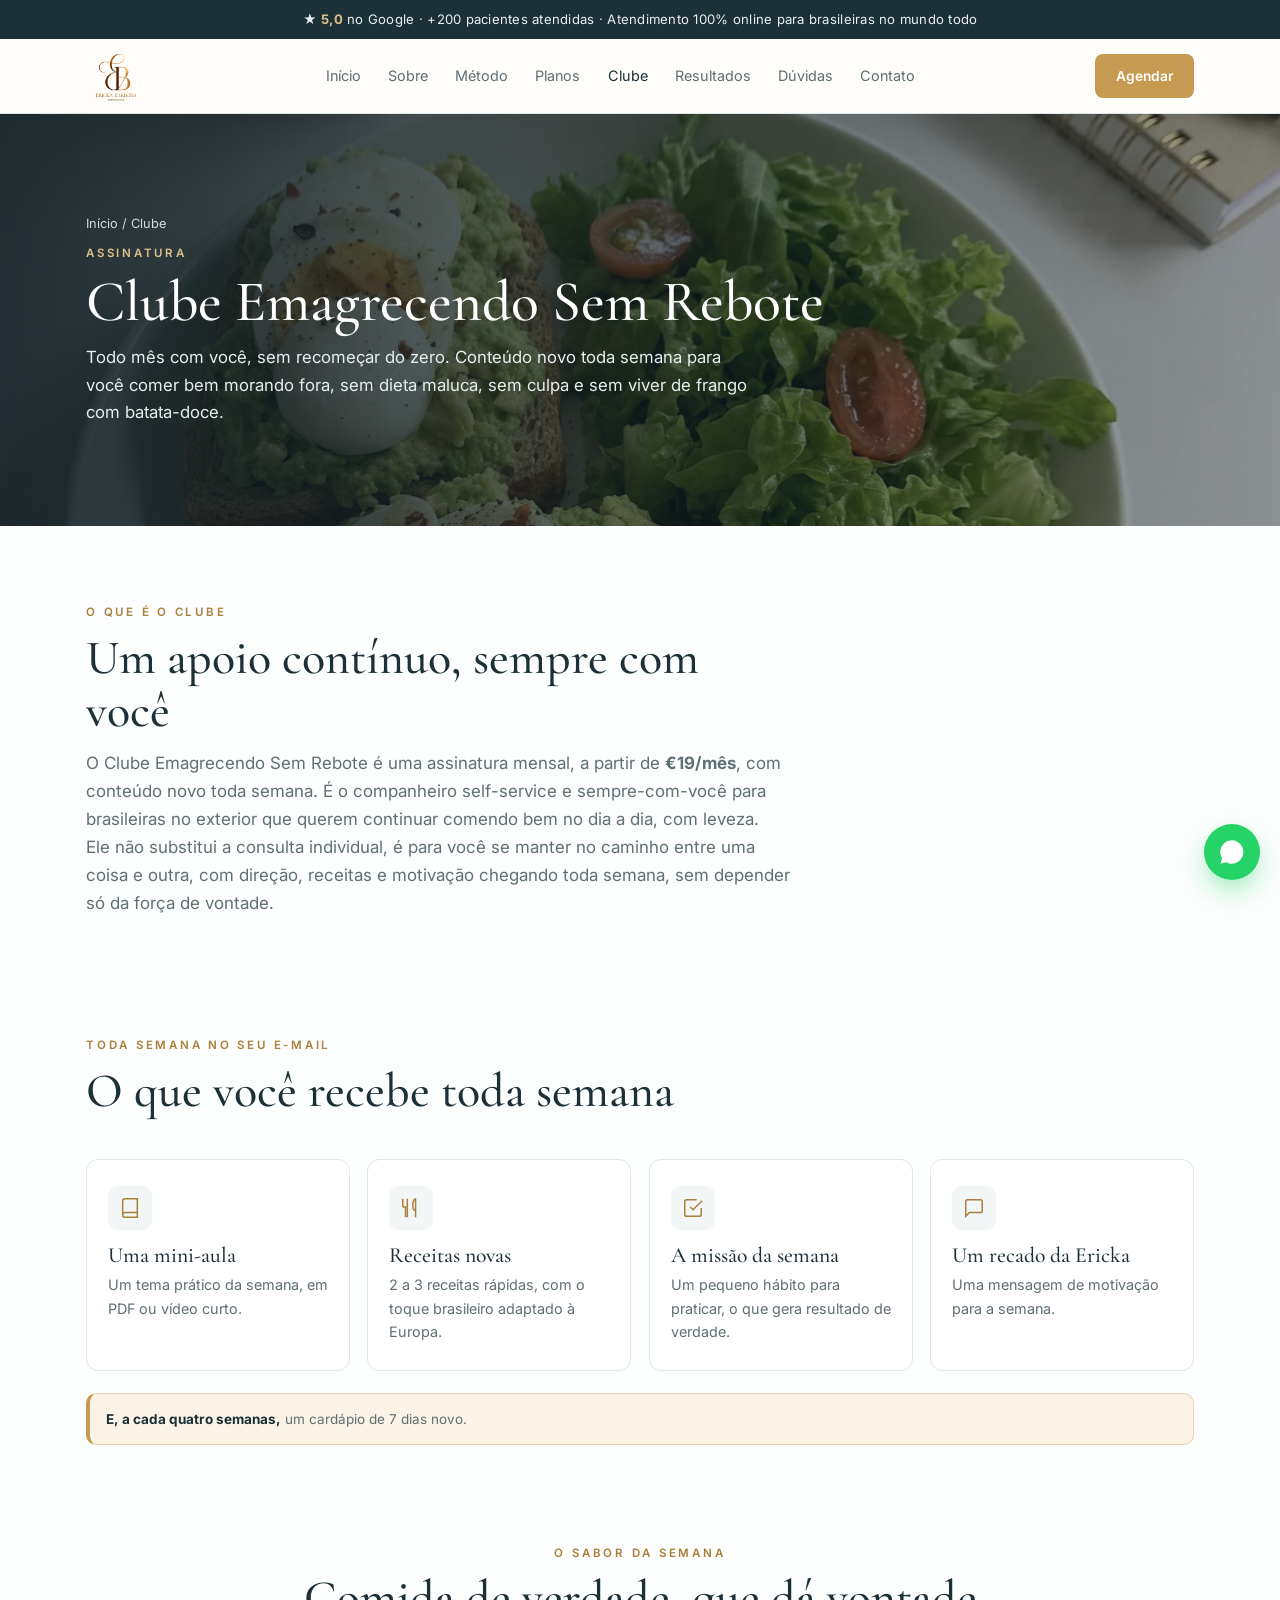
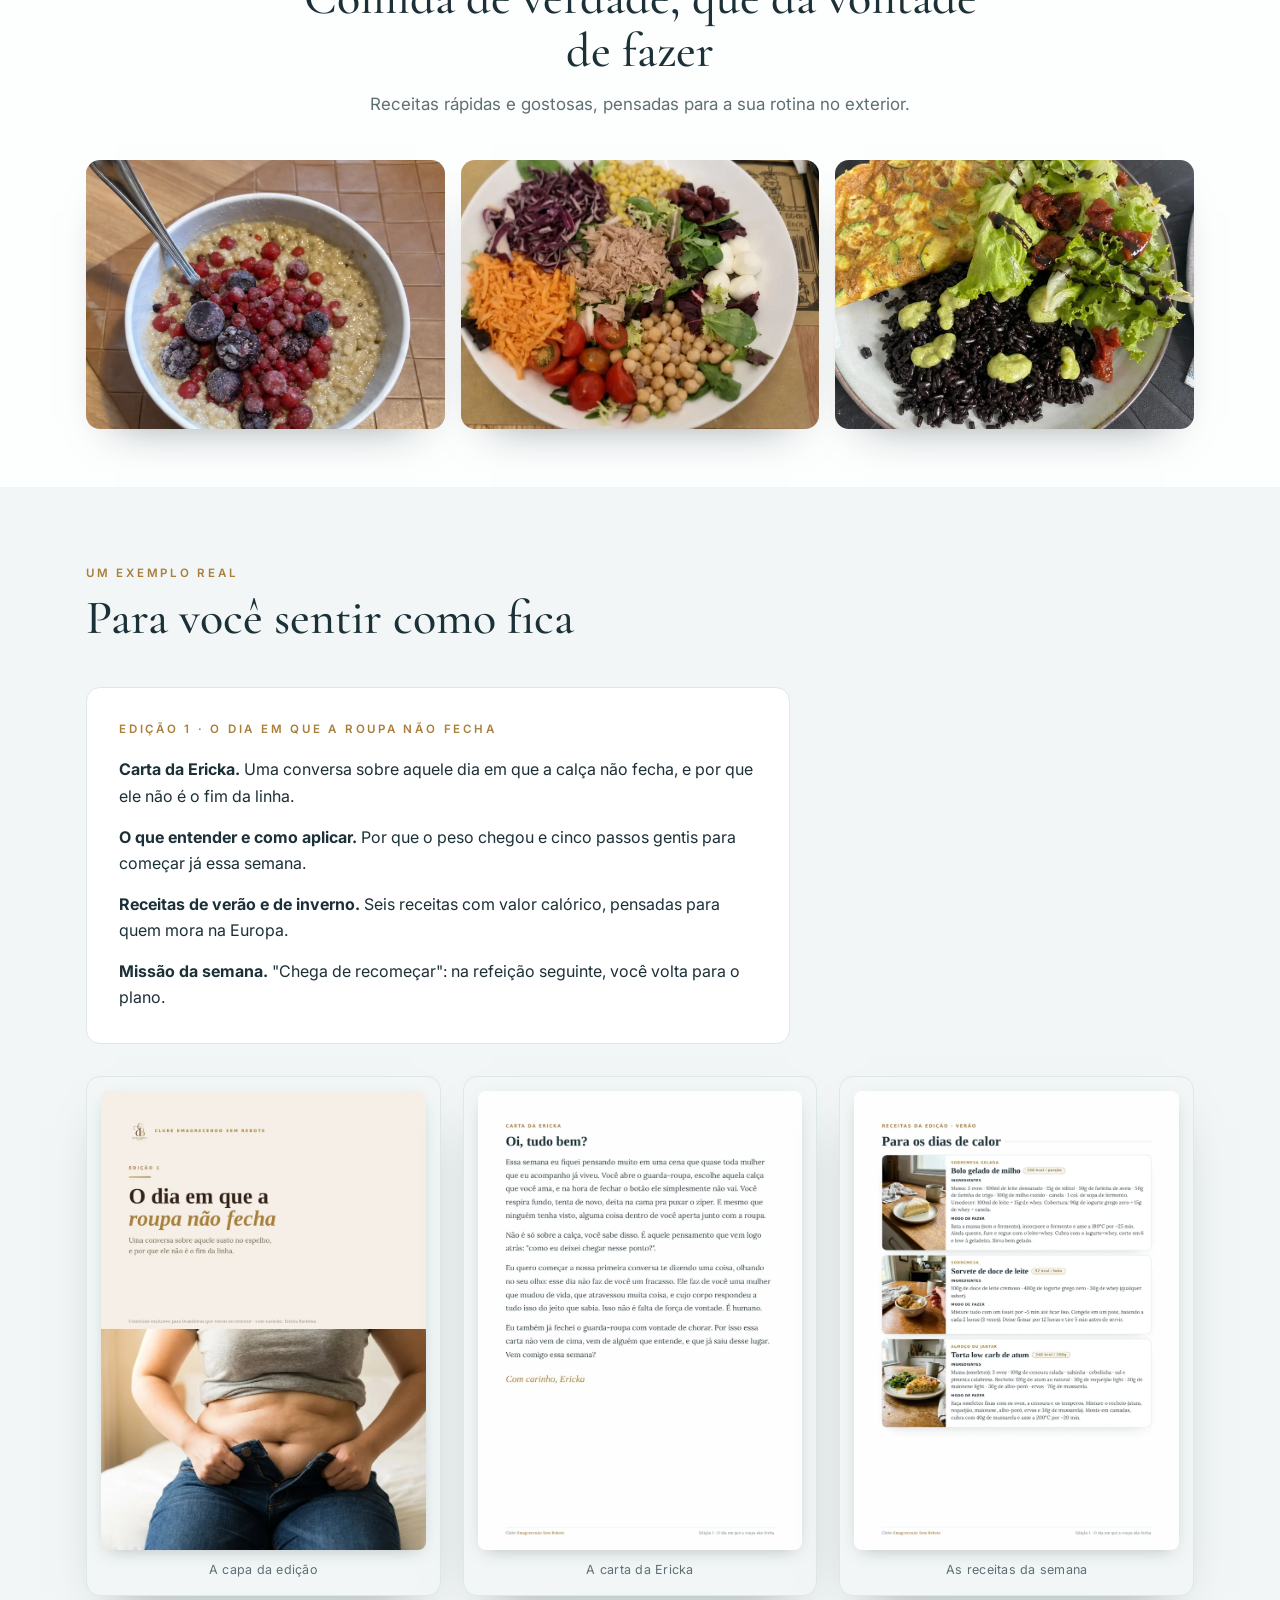
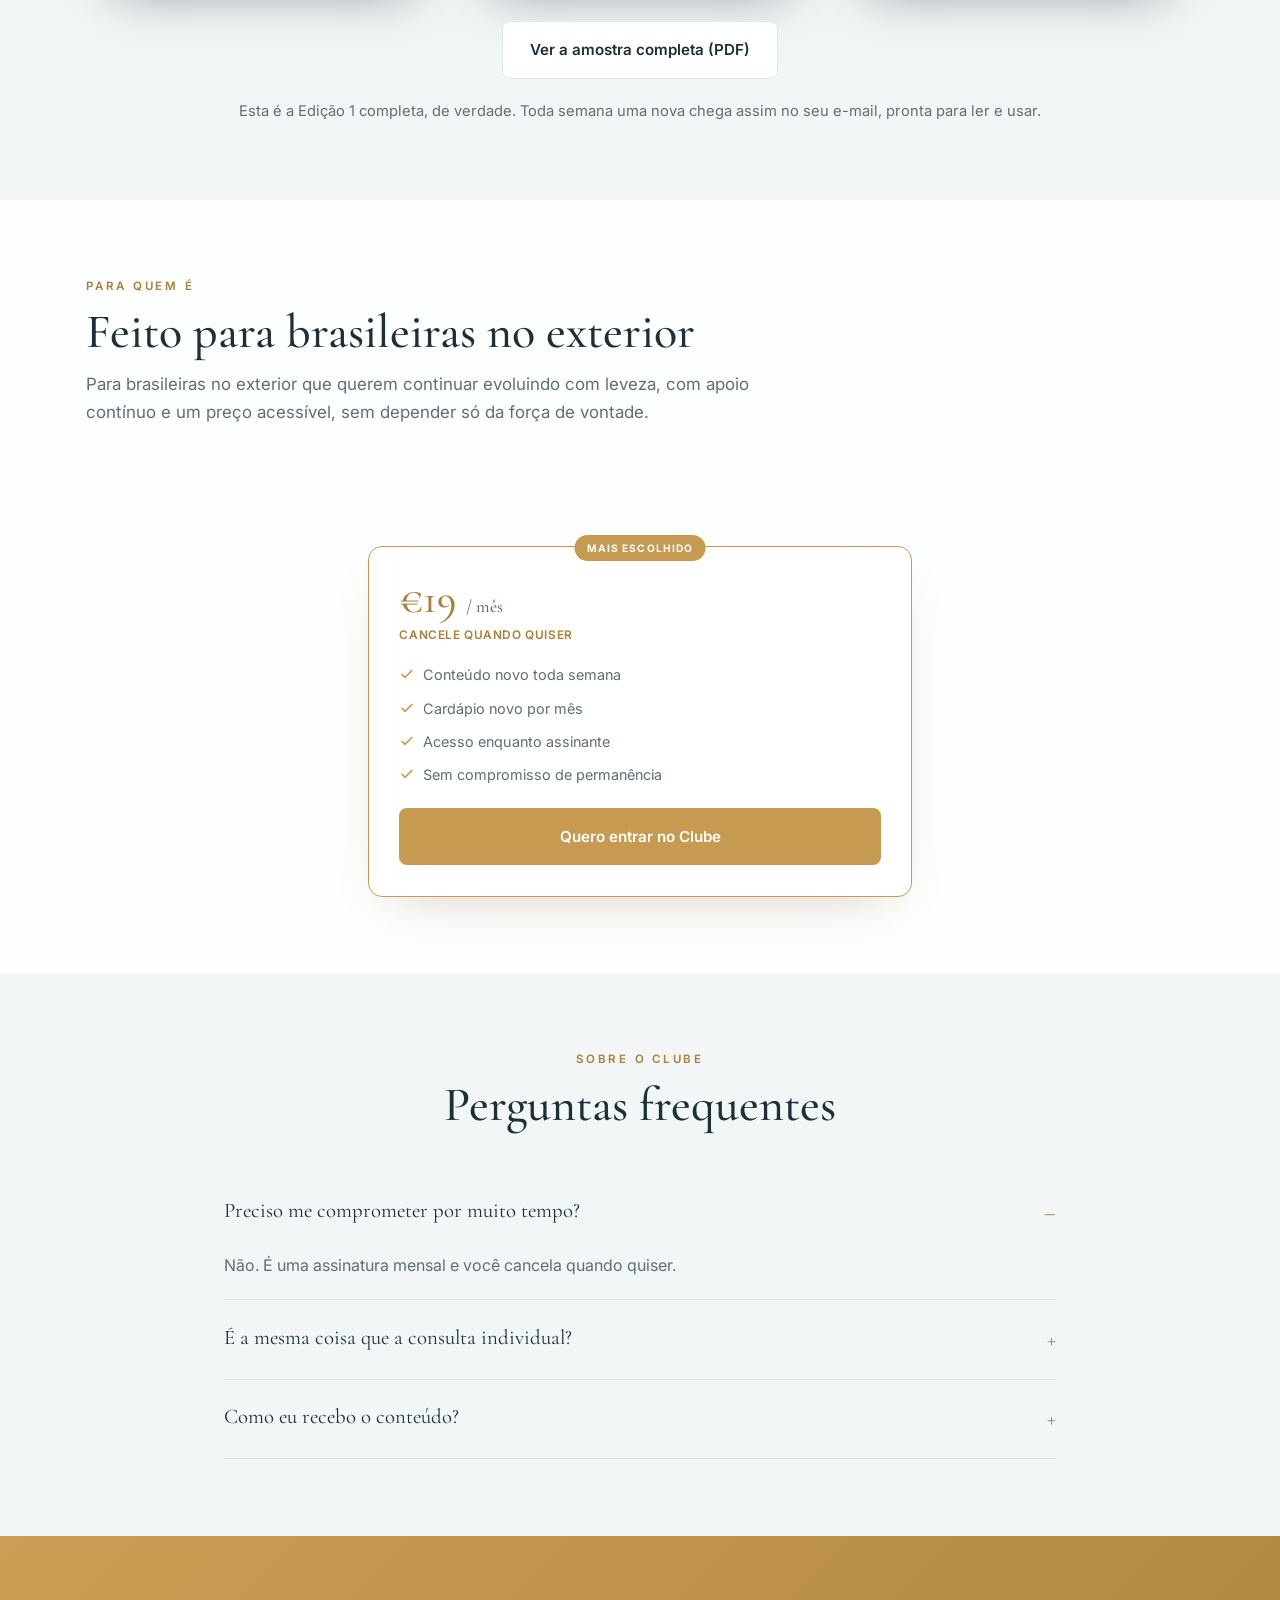
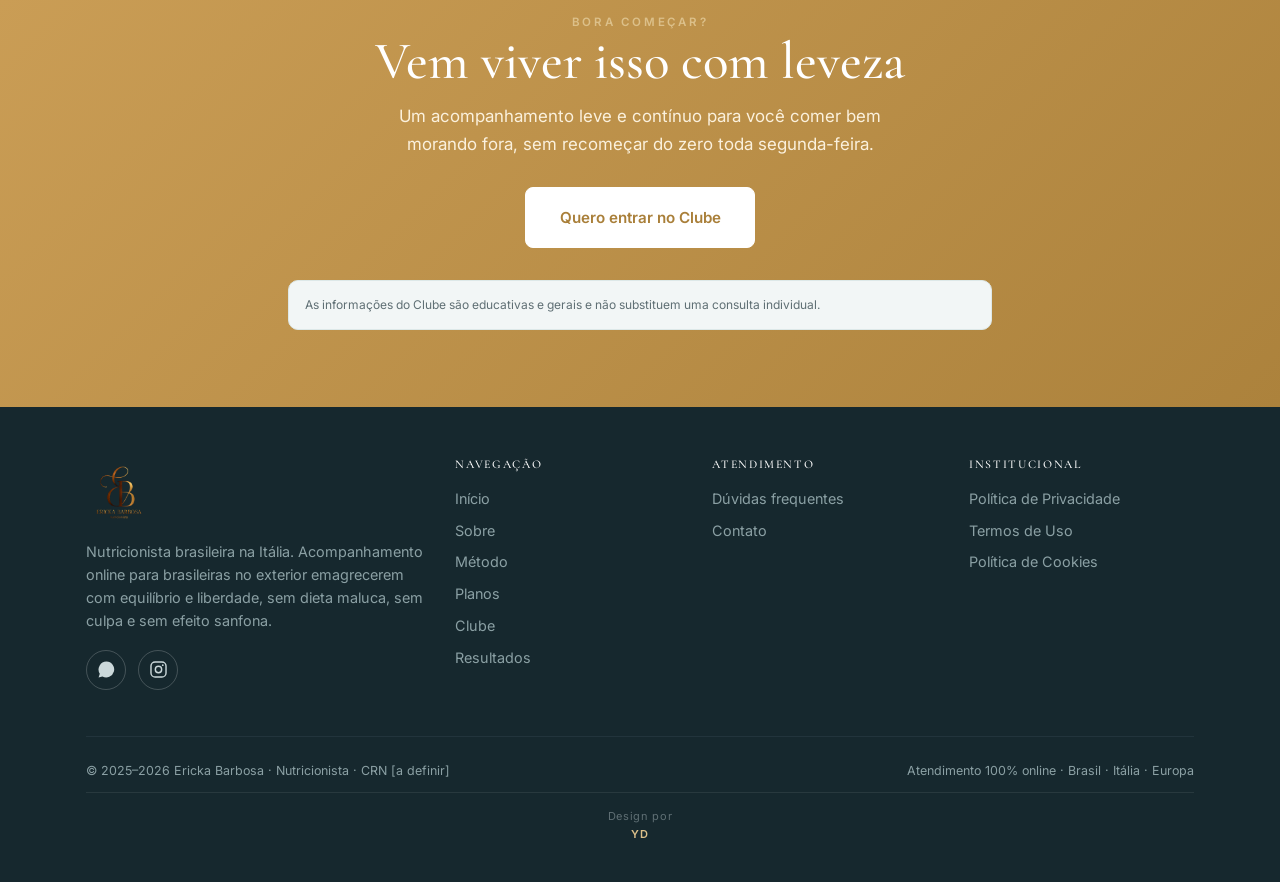
==== commit 3917904a: "Clube sample = Edição 1 PDF + previews; rename to Emagrecendo Sem Rebote" ====
--- a/clube.html
+++ b/clube.html
@@ -3,22 +3,22 @@
 <head>
 <meta charset="UTF-8">
 <meta name="viewport" content="width=device-width, initial-scale=1.0">
-<title>Clube Mais Vida Real · Assinatura | Ericka Barbosa</title>
-<meta name="description" content="O Clube Mais Vida Real é a assinatura da nutricionista Ericka Barbosa: conteúdo novo toda semana para brasileiras no exterior comerem bem, sem dieta maluca. A partir de €19/mês.">
+<title>Clube Emagrecendo Sem Rebote · Assinatura | Ericka Barbosa</title>
+<meta name="description" content="O Clube Emagrecendo Sem Rebote é a assinatura da nutricionista Ericka Barbosa: conteúdo novo toda semana para brasileiras no exterior comerem bem, sem dieta maluca. A partir de €19/mês.">
 <meta name="keywords" content="clube mais vida real, assinatura nutricionista, conteúdo nutricional mensal, nutricionista para brasileiras no exterior, comer bem morando fora, receitas brasileiras na Europa">
 <meta name="robots" content="index, follow, max-image-preview:large">
 <link rel="canonical" href="https://erickabarbosa.com/clube.html">
 <meta property="og:type" content="website"><meta property="og:locale" content="pt_BR">
-<meta property="og:title" content="Clube Mais Vida Real · Assinatura | Ericka Barbosa">
-<meta property="og:description" content="O Clube Mais Vida Real é a assinatura da nutricionista Ericka Barbosa: conteúdo novo toda semana para brasileiras no exterior comerem bem, sem dieta maluca. A partir de €19/mês.">
+<meta property="og:title" content="Clube Emagrecendo Sem Rebote · Assinatura | Ericka Barbosa">
+<meta property="og:description" content="O Clube Emagrecendo Sem Rebote é a assinatura da nutricionista Ericka Barbosa: conteúdo novo toda semana para brasileiras no exterior comerem bem, sem dieta maluca. A partir de €19/mês.">
 <meta property="og:image" content="https://erickabarbosa.com/img/og.jpg">
 <meta property="og:image:width" content="1200">
 <meta property="og:image:height" content="630">
 <meta property="og:image:alt" content="Ericka Barbosa, nutricionista brasileira na Itália">
 <meta property="og:url" content="https://erickabarbosa.com/clube.html">
 <meta name="twitter:card" content="summary_large_image">
-<meta name="twitter:title" content="Clube Mais Vida Real · Assinatura | Ericka Barbosa">
-<meta name="twitter:description" content="O Clube Mais Vida Real é a assinatura da nutricionista Ericka Barbosa: conteúdo novo toda semana para brasileiras no exterior comerem bem, sem dieta maluca. A partir de €19/mês.">
+<meta name="twitter:title" content="Clube Emagrecendo Sem Rebote · Assinatura | Ericka Barbosa">
+<meta name="twitter:description" content="O Clube Emagrecendo Sem Rebote é a assinatura da nutricionista Ericka Barbosa: conteúdo novo toda semana para brasileiras no exterior comerem bem, sem dieta maluca. A partir de €19/mês.">
 <meta name="twitter:image" content="https://erickabarbosa.com/img/og.jpg">
 <link rel="icon" href="/favicon.ico" sizes="any">
 <link rel="icon" type="image/png" sizes="32x32" href="/img/favicon-32.png">
@@ -30,7 +30,7 @@
 <link href="https://fonts.googleapis.com/css2?family=Cormorant+Garamond:ital,wght@0,400;0,500;0,600;1,400&family=Inter:wght@300;400;500;600;700&display=swap" rel="stylesheet">
 <link rel="stylesheet" href="/css/main.css">
 <script type="application/ld+json">
-{"@context":"https://schema.org","@type":"Service","name":"Clube Mais Vida Real","serviceType":"Assinatura de conteúdo nutricional","provider":{"@type":"Person","name":"Ericka Barbosa","jobTitle":"Nutricionista"},"areaServed":["Brasil","Itália","Europa"],"description":"Assinatura mensal com conteúdo novo toda semana: aula, receitas, missão da semana e um cardápio novo por mês.","offers":{"@type":"Offer","price":"19","priceCurrency":"EUR","priceSpecification":{"@type":"UnitPriceSpecification","price":"19","priceCurrency":"EUR","unitCode":"MON","referenceQuantity":{"@type":"QuantitativeValue","value":"1","unitCode":"MON"}}}}
+{"@context":"https://schema.org","@type":"Service","name":"Clube Emagrecendo Sem Rebote","serviceType":"Assinatura de conteúdo nutricional","provider":{"@type":"Person","name":"Ericka Barbosa","jobTitle":"Nutricionista"},"areaServed":["Brasil","Itália","Europa"],"description":"Assinatura mensal com conteúdo novo toda semana: aula, receitas, missão da semana e um cardápio novo por mês.","offers":{"@type":"Offer","price":"19","priceCurrency":"EUR","priceSpecification":{"@type":"UnitPriceSpecification","price":"19","priceCurrency":"EUR","unitCode":"MON","referenceQuantity":{"@type":"QuantitativeValue","value":"1","unitCode":"MON"}}}}
 </script>
 <script type="application/ld+json">
 {"@context":"https://schema.org","@type":"FAQPage","mainEntity":[
@@ -65,13 +65,13 @@
 <div class="phead hero-img" style="background-image:linear-gradient(90deg,rgba(16,30,36,.9),rgba(16,30,36,.42)),url(/img/food/dinner.webp)"><div class="wrap">
   <div class="crumb"><a href="/">Início</a> / Clube</div>
   <div class="eye" style="margin-top:.6rem">Assinatura</div>
-  <h1>Clube Mais Vida Real</h1>
+  <h1>Clube Emagrecendo Sem Rebote</h1>
   <p>Todo mês com você, sem recomeçar do zero. Conteúdo novo toda semana para você comer bem morando fora, sem dieta maluca, sem culpa e sem viver de frango com batata-doce.</p>
 </div></div>
 
 <section><div class="wrap">
   <div class="sh"><div class="eye">O que é o Clube</div><h2>Um apoio contínuo, sempre com você</h2>
-    <p>O Clube Mais Vida Real é uma assinatura mensal, a partir de <strong>€19/mês</strong>, com conteúdo novo toda semana. É o companheiro self-service e sempre-com-você para brasileiras no exterior que querem continuar comendo bem no dia a dia, com leveza.</p>
+    <p>O Clube Emagrecendo Sem Rebote é uma assinatura mensal, a partir de <strong>€19/mês</strong>, com conteúdo novo toda semana. É o companheiro self-service e sempre-com-você para brasileiras no exterior que querem continuar comendo bem no dia a dia, com leveza.</p>
     <p>Ele não substitui a consulta individual, é para você se manter no caminho entre uma coisa e outra, com direção, receitas e motivação chegando toda semana, sem depender só da força de vontade.</p>
   </div>
 </div></section>
@@ -99,20 +99,21 @@
 <section class="rev"><div class="wrap">
   <div class="sh"><div class="eye">Um exemplo real</div><h2>Para você sentir como fica</h2></div>
   <div class="ccard" style="max-width:44rem">
-    <div class="eye">Semana 3 · Air fryer sem culpa</div>
+    <div class="eye">Edição 1 · O dia em que a roupa não fecha</div>
     <ul style="list-style:none;margin-top:1.1rem;display:flex;flex-direction:column;gap:.9rem">
-      <li><strong>Mini-aula.</strong> Air fryer a seu favor: crocância sem fritura.</li>
-      <li><strong>Receitas.</strong> Frango crocante, chips de batata-doce e legumes dourados.</li>
-      <li><strong>Missão.</strong> Trocar uma fritura por uma versão na air fryer.</li>
-      <li><strong>Recado.</strong> Comida gostosa também emagrece, o segredo está no preparo, não na proibição.</li>
+      <li><strong>Carta da Ericka.</strong> Uma conversa sobre aquele dia em que a calça não fecha, e por que ele não é o fim da linha.</li>
+      <li><strong>O que entender e como aplicar.</strong> Por que o peso chegou e cinco passos gentis para começar já essa semana.</li>
+      <li><strong>Receitas de verão e de inverno.</strong> Seis receitas com valor calórico, pensadas para quem mora na Europa.</li>
+      <li><strong>Missão da semana.</strong> "Chega de recomeçar": na refeição seguinte, você volta para o plano.</li>
     </ul>
   </div>
   <div class="peek" style="margin-top:2rem">
-    <figure><img src="/img/clube/capa.webp" alt="Capa de uma edição semanal do Clube Mais Vida Real" loading="lazy"><figcaption>A capa da semana</figcaption></figure>
-    <figure><img src="/img/clube/aula.webp" alt="Aula da semana dentro de uma edição do Clube" loading="lazy"><figcaption>A aula prática</figcaption></figure>
+    <figure><img src="/img/clube/capa.webp" alt="Capa da Edição 1 do Clube Emagrecendo Sem Rebote" loading="lazy"><figcaption>A capa da edição</figcaption></figure>
+    <figure><img src="/img/clube/carta.webp" alt="A carta da Ericka em uma edição do Clube" loading="lazy"><figcaption>A carta da Ericka</figcaption></figure>
     <figure><img src="/img/clube/receitas.webp" alt="Página de receitas de uma edição do Clube" loading="lazy"><figcaption>As receitas da semana</figcaption></figure>
   </div>
-  <p style="text-align:center;color:var(--soft);font-size:.92rem;margin-top:1.3rem">Uma prévia real de uma edição. Toda semana chega assim, no seu e-mail, pronto para ler e usar.</p>
+  <div class="center" style="margin-top:1.6rem"><a class="btn gh" href="/clube-emagrecendo-sem-rebote-edicao-1.pdf" target="_blank" rel="noopener">Ver a amostra completa (PDF)</a></div>
+  <p style="text-align:center;color:var(--soft);font-size:.92rem;margin-top:1.3rem">Esta é a Edição 1 completa, de verdade. Toda semana uma nova chega assim no seu e-mail, pronta para ler e usar.</p>
 </div></section>
 
 <section><div class="wrap">
@@ -133,7 +134,7 @@
         <li><svg aria-hidden="true" viewBox="0 0 24 24" fill="none" stroke="currentColor" stroke-width="2.5"><path d="M20 6L9 17l-5-5"/></svg>Sem compromisso de permanência</li>
       </ul>
       <!-- TODO: substituir o href pelo link de checkout do Stripe quando a conta estiver conectada -->
-      <a class="btn wa" href="https://wa.me/393758110439?text=Ol%C3%A1%2C%20Ericka!%20Quero%20entrar%20no%20Clube%20Mais%20Vida%20Real." target="_blank" rel="noopener">Quero entrar no Clube</a>
+      <a class="btn wa" href="https://wa.me/393758110439?text=Ol%C3%A1%2C%20Ericka!%20Quero%20entrar%20no%20Clube%20Emagrecendo%20Sem%20Rebote." target="_blank" rel="noopener">Quero entrar no Clube</a>
     </div>
   </div>
 </div></section>
@@ -151,7 +152,7 @@
   <div class="eye" style="color:var(--gold-l)">Bora começar?</div>
   <h2>Vem viver isso com leveza</h2>
   <p>Um acompanhamento leve e contínuo para você comer bem morando fora, sem recomeçar do zero toda segunda-feira.</p>
-  <a class="btn wa" href="https://wa.me/393758110439?text=Ol%C3%A1%2C%20Ericka!%20Quero%20entrar%20no%20Clube%20Mais%20Vida%20Real." target="_blank" rel="noopener" style="padding:1.05rem 2.1rem">Quero entrar no Clube</a>
+  <a class="btn wa" href="https://wa.me/393758110439?text=Ol%C3%A1%2C%20Ericka!%20Quero%20entrar%20no%20Clube%20Emagrecendo%20Sem%20Rebote." target="_blank" rel="noopener" style="padding:1.05rem 2.1rem">Quero entrar no Clube</a>
   <div class="disc" style="max-width:44rem;margin:2rem auto 0;text-align:left">As informações do Clube são educativas e gerais e não substituem uma consulta individual.</div>
 </div></section>
 </main>
--- a/css/main.css
+++ b/css/main.css
@@ -5,8 +5,10 @@
   --serif:"Cormorant Garamond",Georgia,serif;--sans:"Inter",system-ui,sans-serif;
 }
 *{margin:0;padding:0;box-sizing:border-box}
-html{scroll-behavior:smooth;overflow-x:hidden}
-body{font-family:var(--sans);color:var(--ink);background:var(--paper);line-height:1.65;-webkit-font-smoothing:antialiased;overflow-x:hidden}
+html{scroll-behavior:smooth;scrollbar-width:none;-ms-overflow-style:none}
+body{font-family:var(--sans);color:var(--ink);background:var(--paper);line-height:1.65;-webkit-font-smoothing:antialiased}
+/* hide scrollbar on all devices for a cleaner look (scroll still works) */
+::-webkit-scrollbar{width:0;height:0;display:none}
 h1,h2,h3,h4{font-family:var(--serif);font-weight:500;line-height:1.1}
 img{max-width:100%;display:block}
 a{color:inherit;text-decoration:none}
@@ -46,6 +48,7 @@
 .hero h1{font-size:clamp(2.6rem,6vw,4.4rem);letter-spacing:-.01em}
 .hero h1 em{font-style:italic;color:var(--gold-d)}
 .hero p.lead{color:var(--soft);font-size:1.12rem;margin:1.4rem 0 1.8rem;max-width:34rem}
+.hero p.lead-me{color:var(--ink);font-weight:500;margin-top:-.8rem}
 .cta{display:flex;gap:.8rem;flex-wrap:wrap}
 .hi{display:flex;gap:1.6rem;margin-top:1.8rem;flex-wrap:wrap;align-items:center}
 .stars{color:#c79a52;letter-spacing:1px}
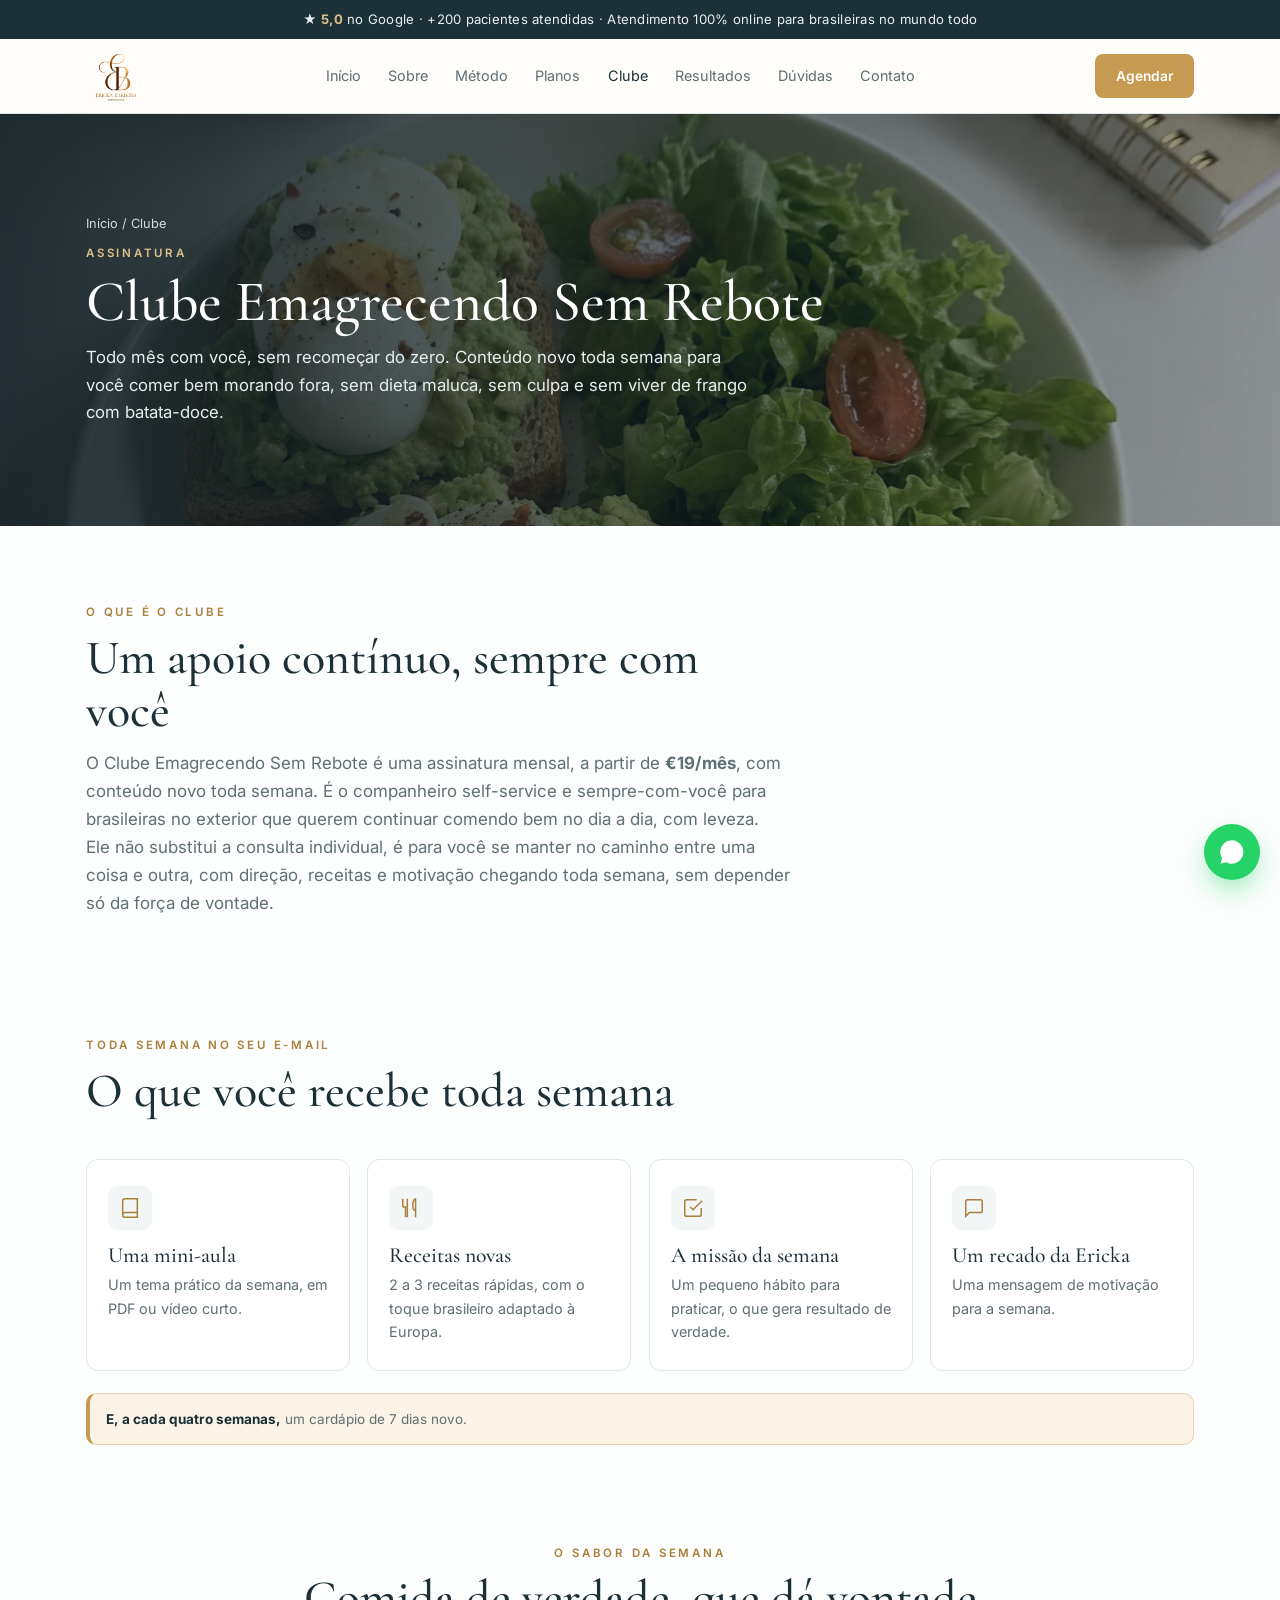
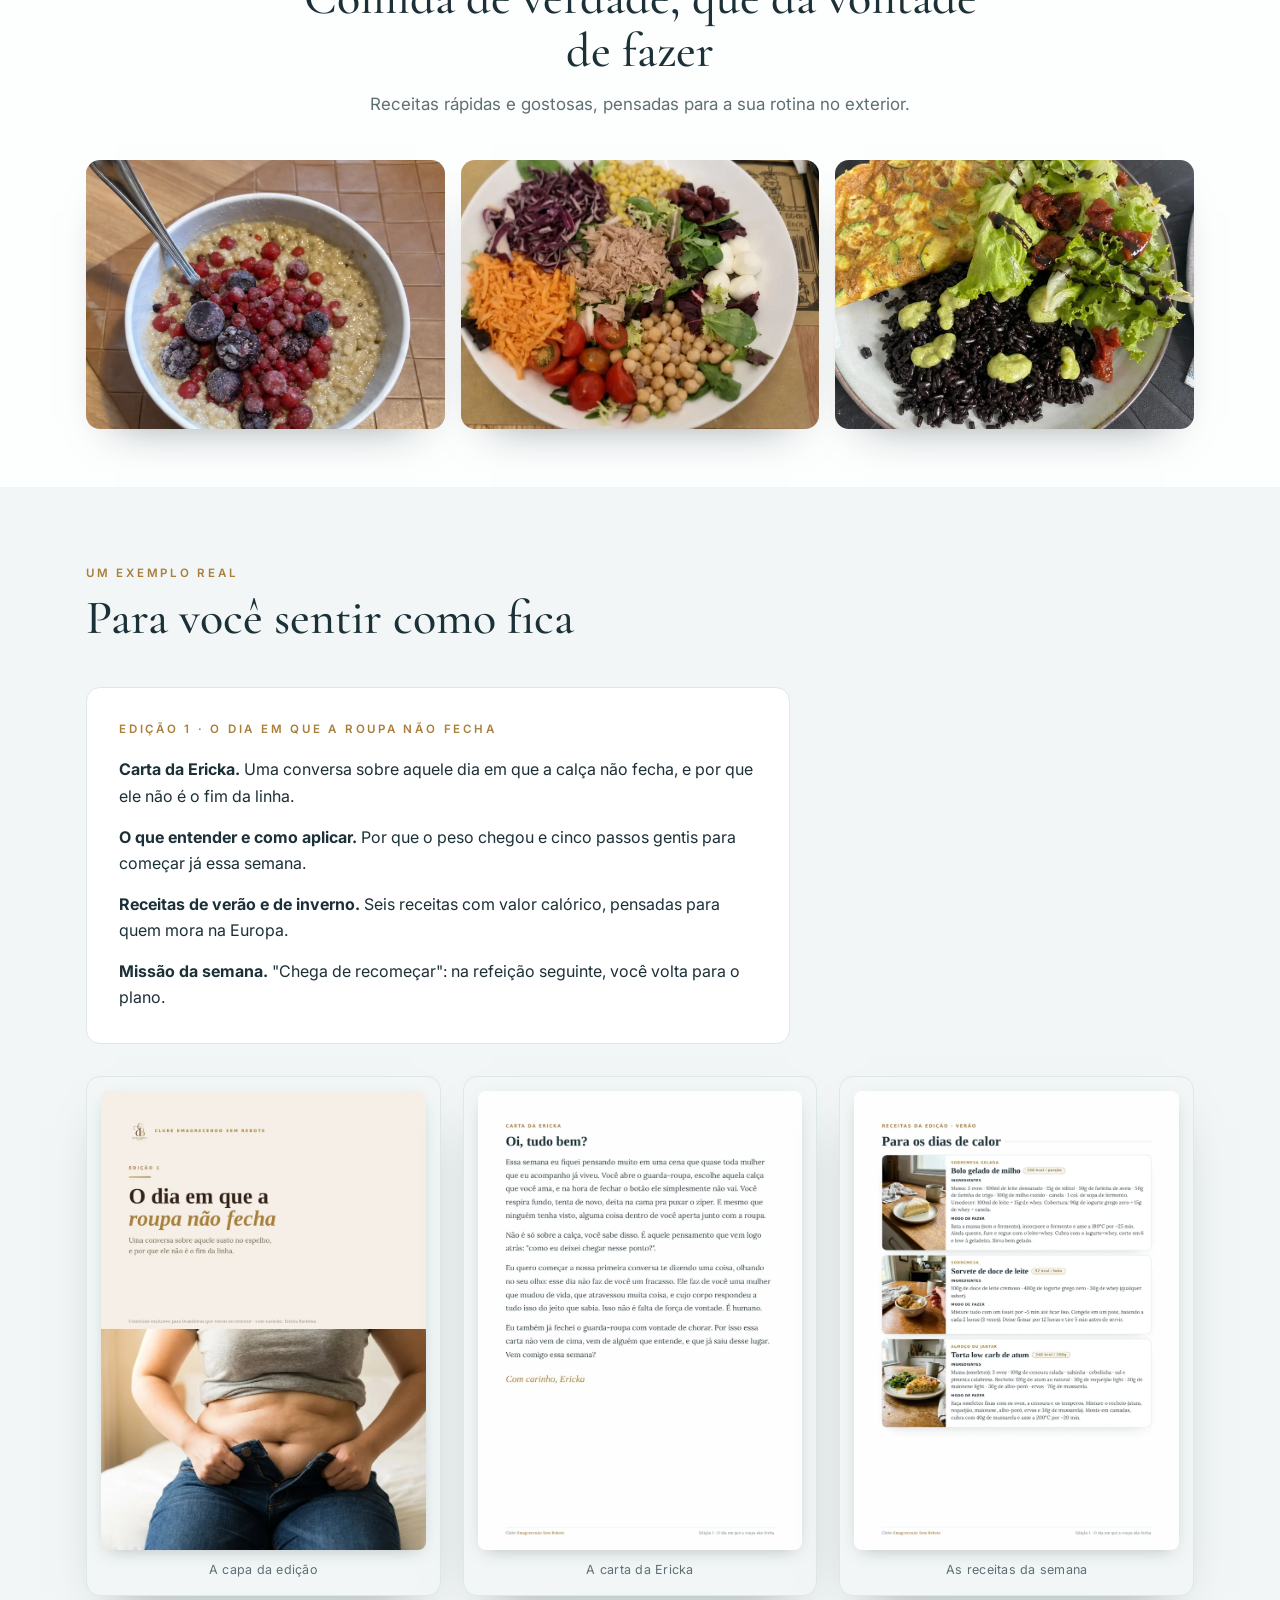
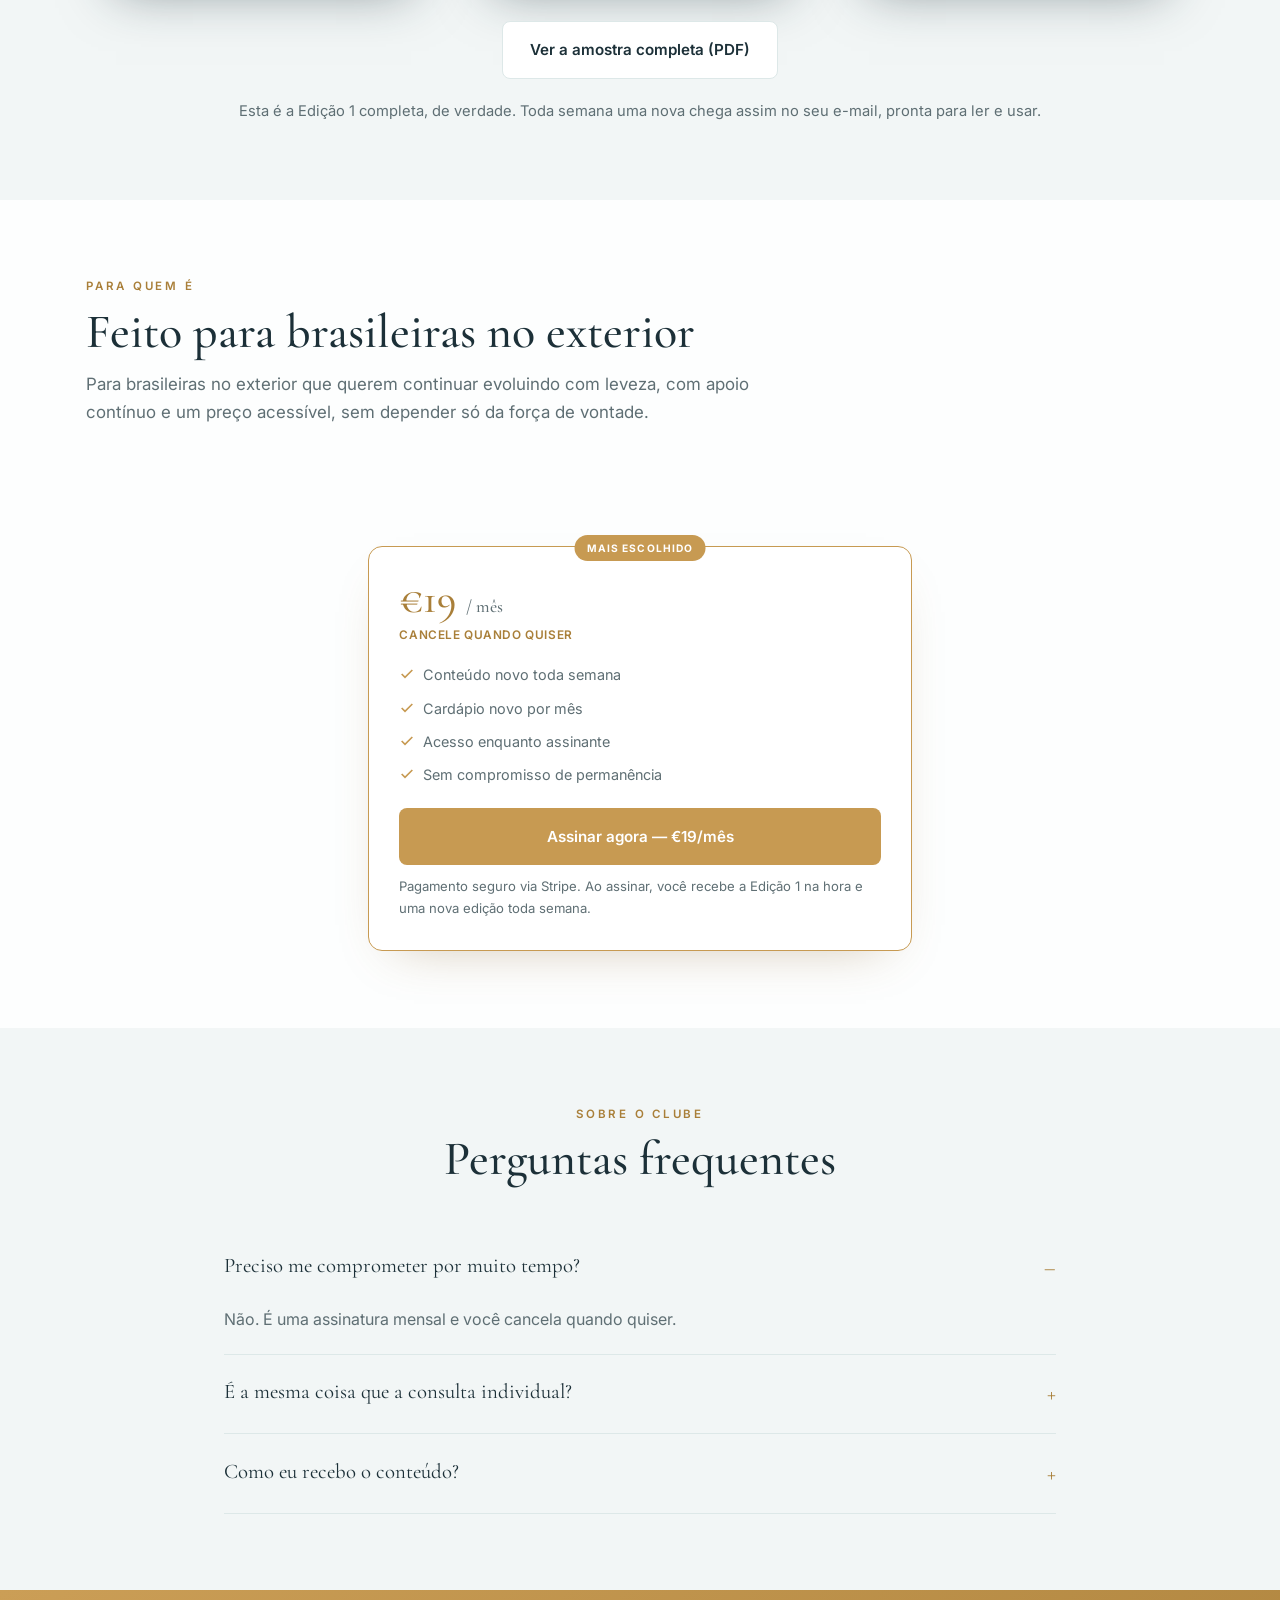
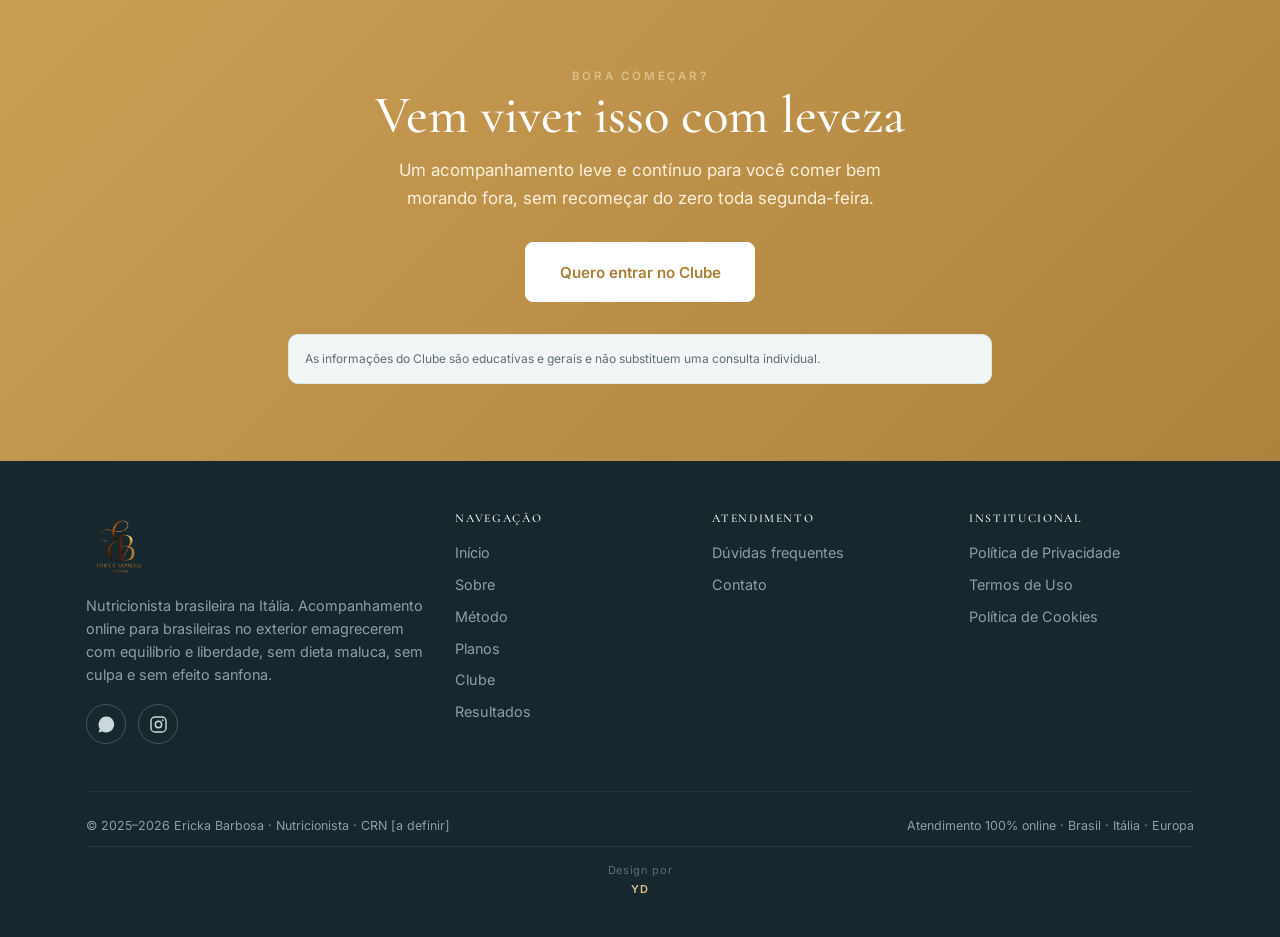
==== commit e693d872: "GA4 analytics + Stripe checkout on Clube button" ====
--- a/clube.html
+++ b/clube.html
@@ -38,6 +38,14 @@
 {"@type":"Question","name":"É a mesma coisa que a consulta individual?","acceptedAnswer":{"@type":"Answer","text":"Não. O Clube é conteúdo para te acompanhar no dia a dia. O plano personalizado, com ajustes para o seu corpo e a sua rotina, é o acompanhamento individual."}},
 {"@type":"Question","name":"Como eu recebo o conteúdo?","acceptedAnswer":{"@type":"Answer","text":"Tudo chega no seu e-mail, toda semana, de forma automática. É só aproveitar."}}
 ]}
+</script>
+<!-- Google tag (gtag.js) -->
+<script async src="https://www.googletagmanager.com/gtag/js?id=G-BJ426G9VZV"></script>
+<script>
+  window.dataLayer = window.dataLayer || [];
+  function gtag(){dataLayer.push(arguments);}
+  gtag('js', new Date());
+  gtag('config', 'G-BJ426G9VZV');
 </script>
 </head>
 <body>
@@ -133,8 +141,8 @@
         <li><svg aria-hidden="true" viewBox="0 0 24 24" fill="none" stroke="currentColor" stroke-width="2.5"><path d="M20 6L9 17l-5-5"/></svg>Acesso enquanto assinante</li>
         <li><svg aria-hidden="true" viewBox="0 0 24 24" fill="none" stroke="currentColor" stroke-width="2.5"><path d="M20 6L9 17l-5-5"/></svg>Sem compromisso de permanência</li>
       </ul>
-      <!-- TODO: substituir o href pelo link de checkout do Stripe quando a conta estiver conectada -->
-      <a class="btn wa" href="https://wa.me/393758110439?text=Ol%C3%A1%2C%20Ericka!%20Quero%20entrar%20no%20Clube%20Emagrecendo%20Sem%20Rebote." target="_blank" rel="noopener">Quero entrar no Clube</a>
+      <a class="btn wa" href="https://buy.stripe.com/3cI00lfkdf1ugAB5wgfn000" target="_blank" rel="noopener">Assinar agora — €19/mês</a>
+      <p style="margin:.7rem 0 0;font-size:.82rem;color:var(--soft)">Pagamento seguro via Stripe. Ao assinar, você recebe a Edição 1 na hora e uma nova edição toda semana.</p>
     </div>
   </div>
 </div></section>
--- a/css/main.css
+++ b/css/main.css
@@ -283,6 +283,14 @@
 .disc{font-size:12px;color:var(--soft);background:var(--cream);border:1px solid var(--line);border-radius:10px;padding:14px 16px;margin-top:26px}
 .note{background:#fbf3e6;border:1px solid #e6d3ac;border-left:4px solid var(--gold);border-radius:10px;padding:14px 16px;margin:22px 0;font-size:13.5px;color:var(--soft)}
 .note b{color:var(--ink)}
+/* real-proof mural (whatsapp prints + antes/depois) */
+.proof{background:var(--cream)}
+.mural{columns:3;column-gap:16px;margin-top:.6rem}
+.mural figure{break-inside:avoid;margin:0 0 16px;border:1px solid var(--line);border-radius:14px;overflow:hidden;background:#fff;box-shadow:0 20px 44px -32px rgba(28,48,56,.55)}
+.mural img{width:100%;display:block}
+.mural figcaption{font-size:12px;color:var(--soft);text-align:center;padding:9px 10px;border-top:1px solid var(--line)}
+@media(max-width:860px){.mural{columns:2}}
+@media(max-width:520px){.mural{columns:1;column-gap:0;max-width:26rem;margin-left:auto;margin-right:auto}}
 @media(max-width:860px){
   .hero-ba,.chart{grid-template-columns:1fr}
   .grid,.quotes{grid-template-columns:1fr}
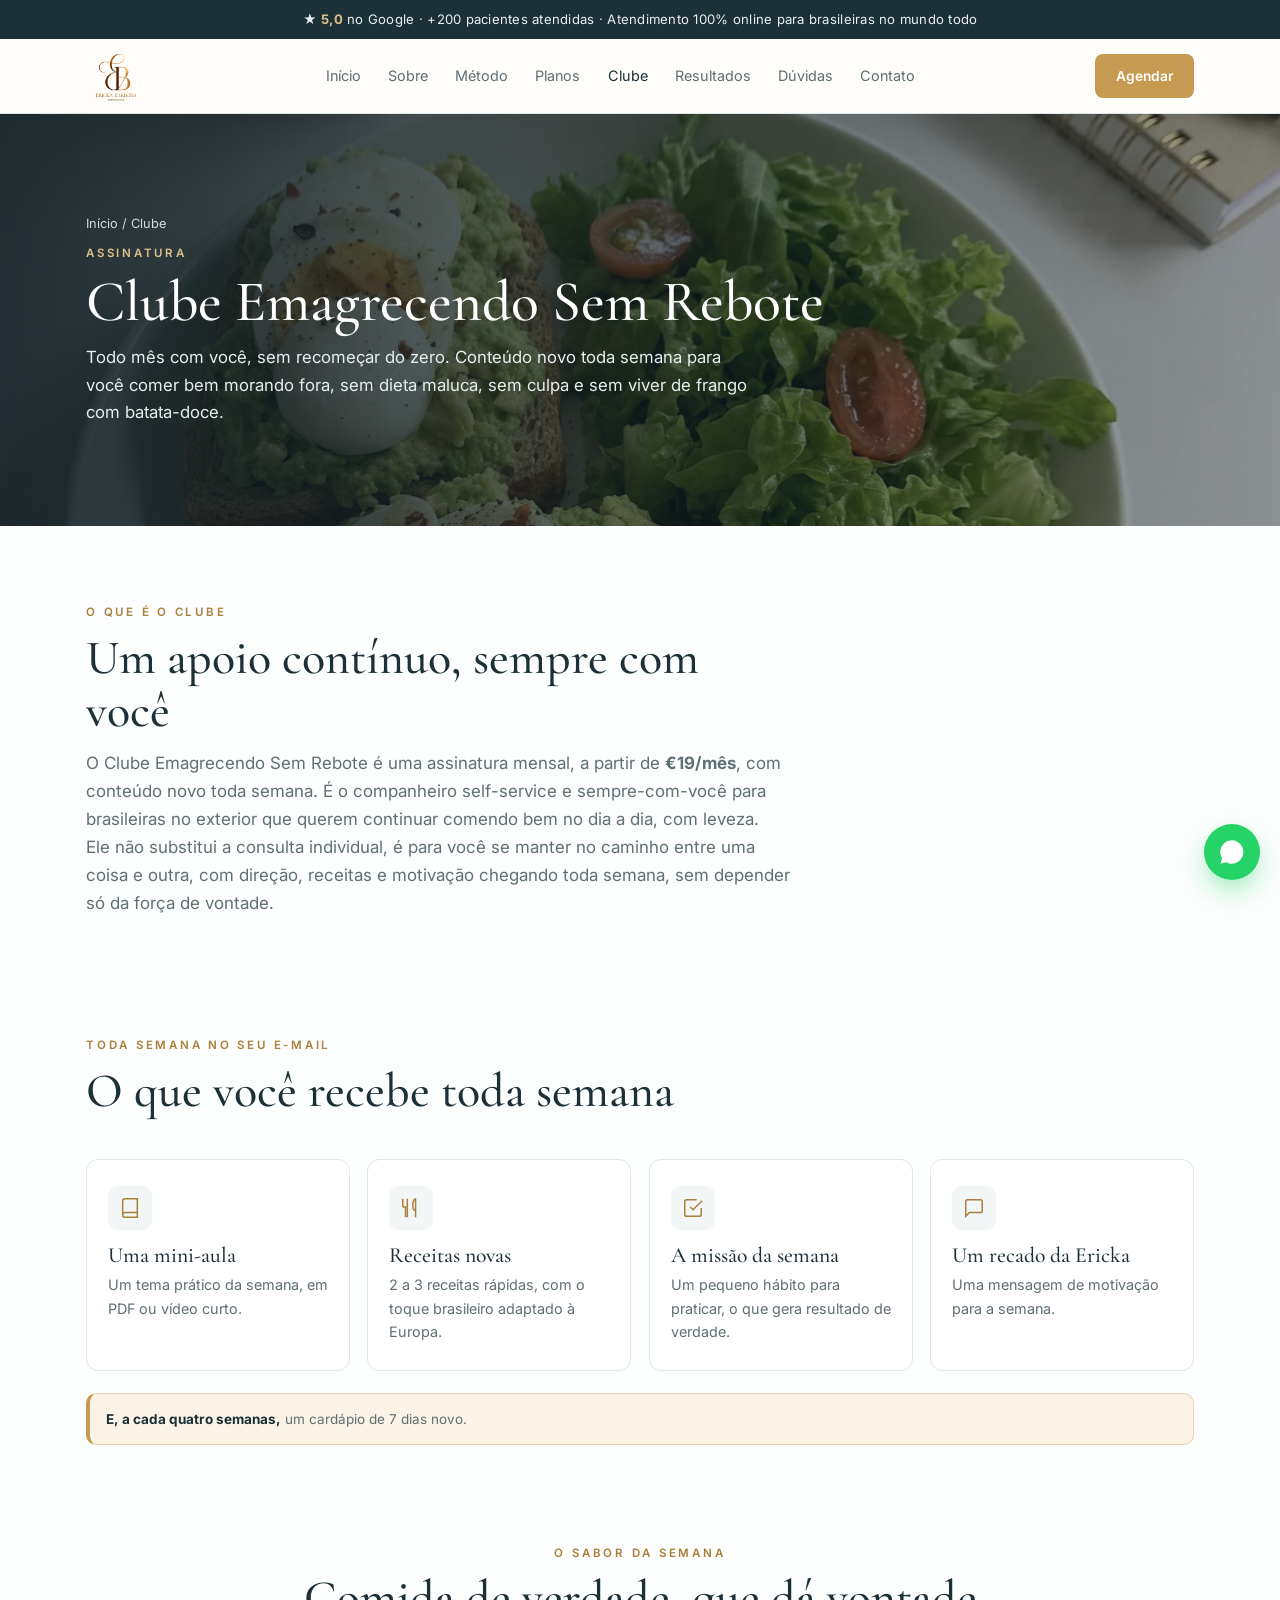
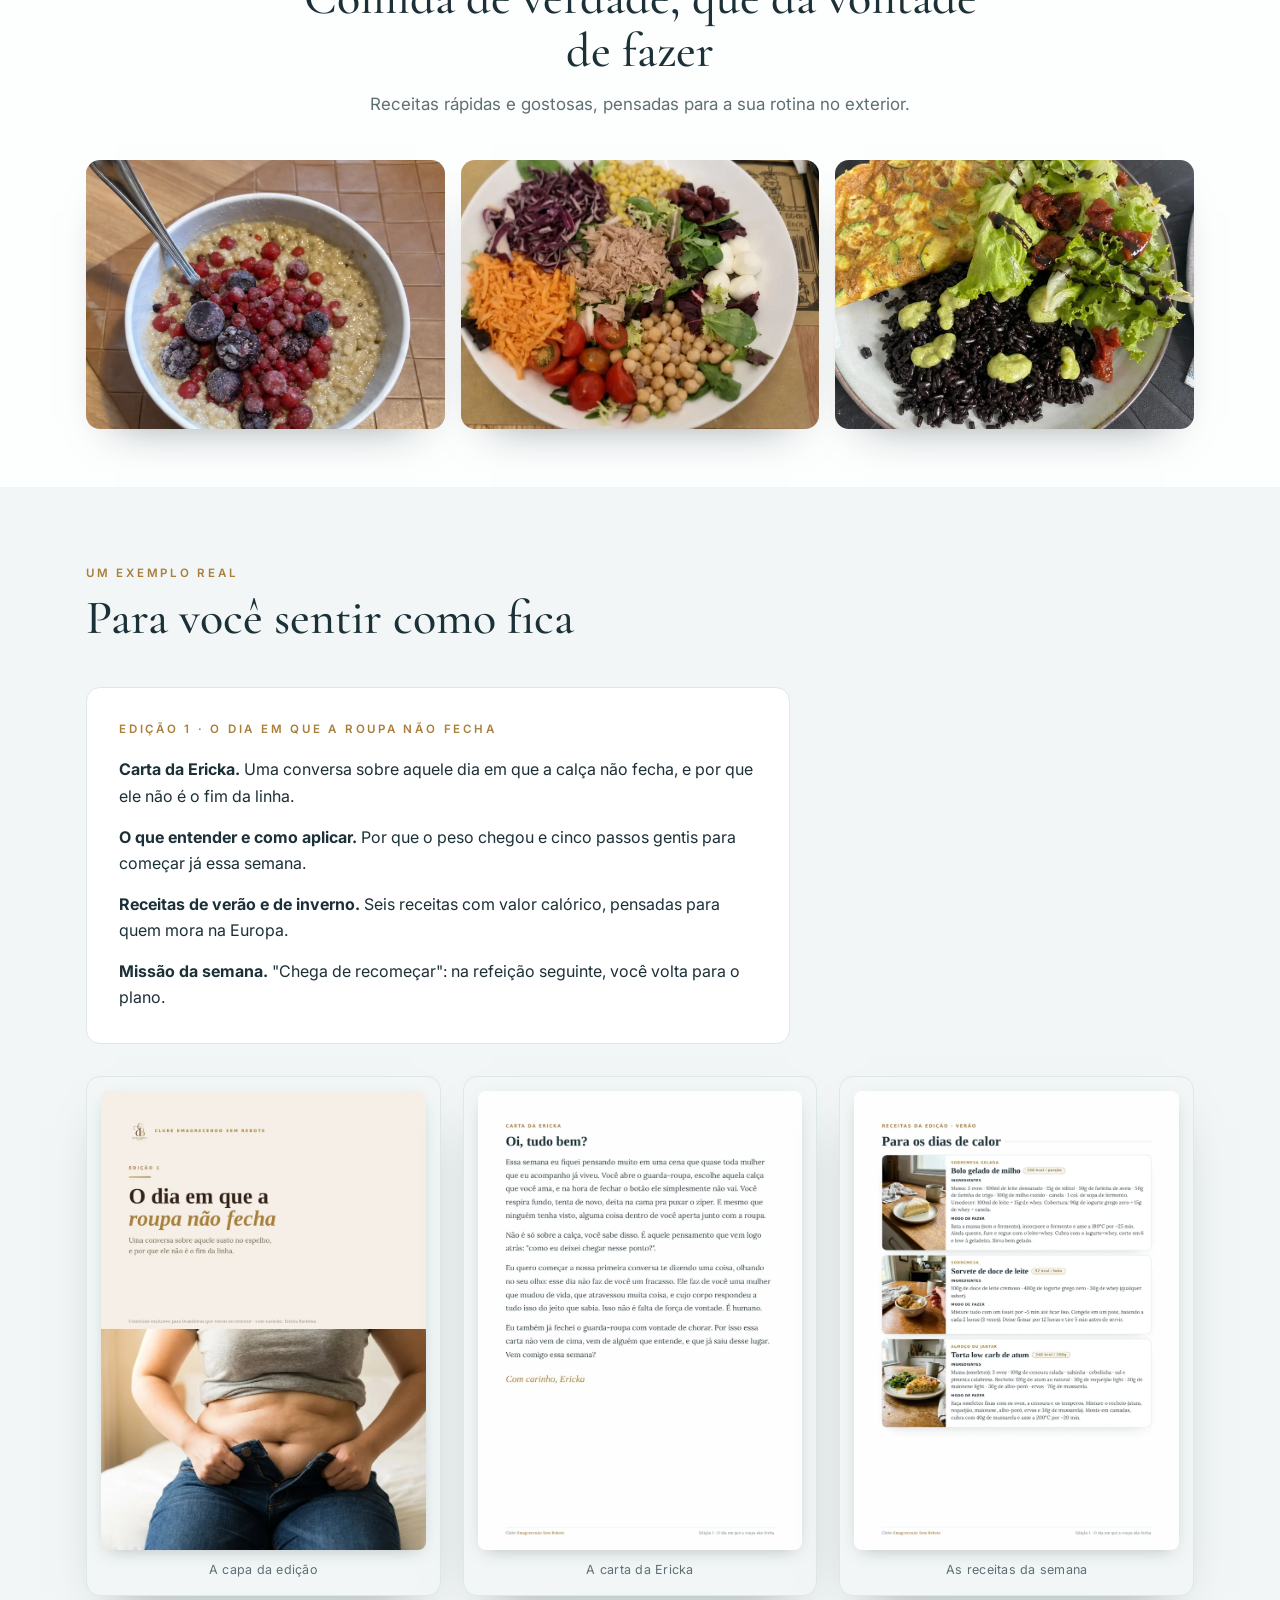
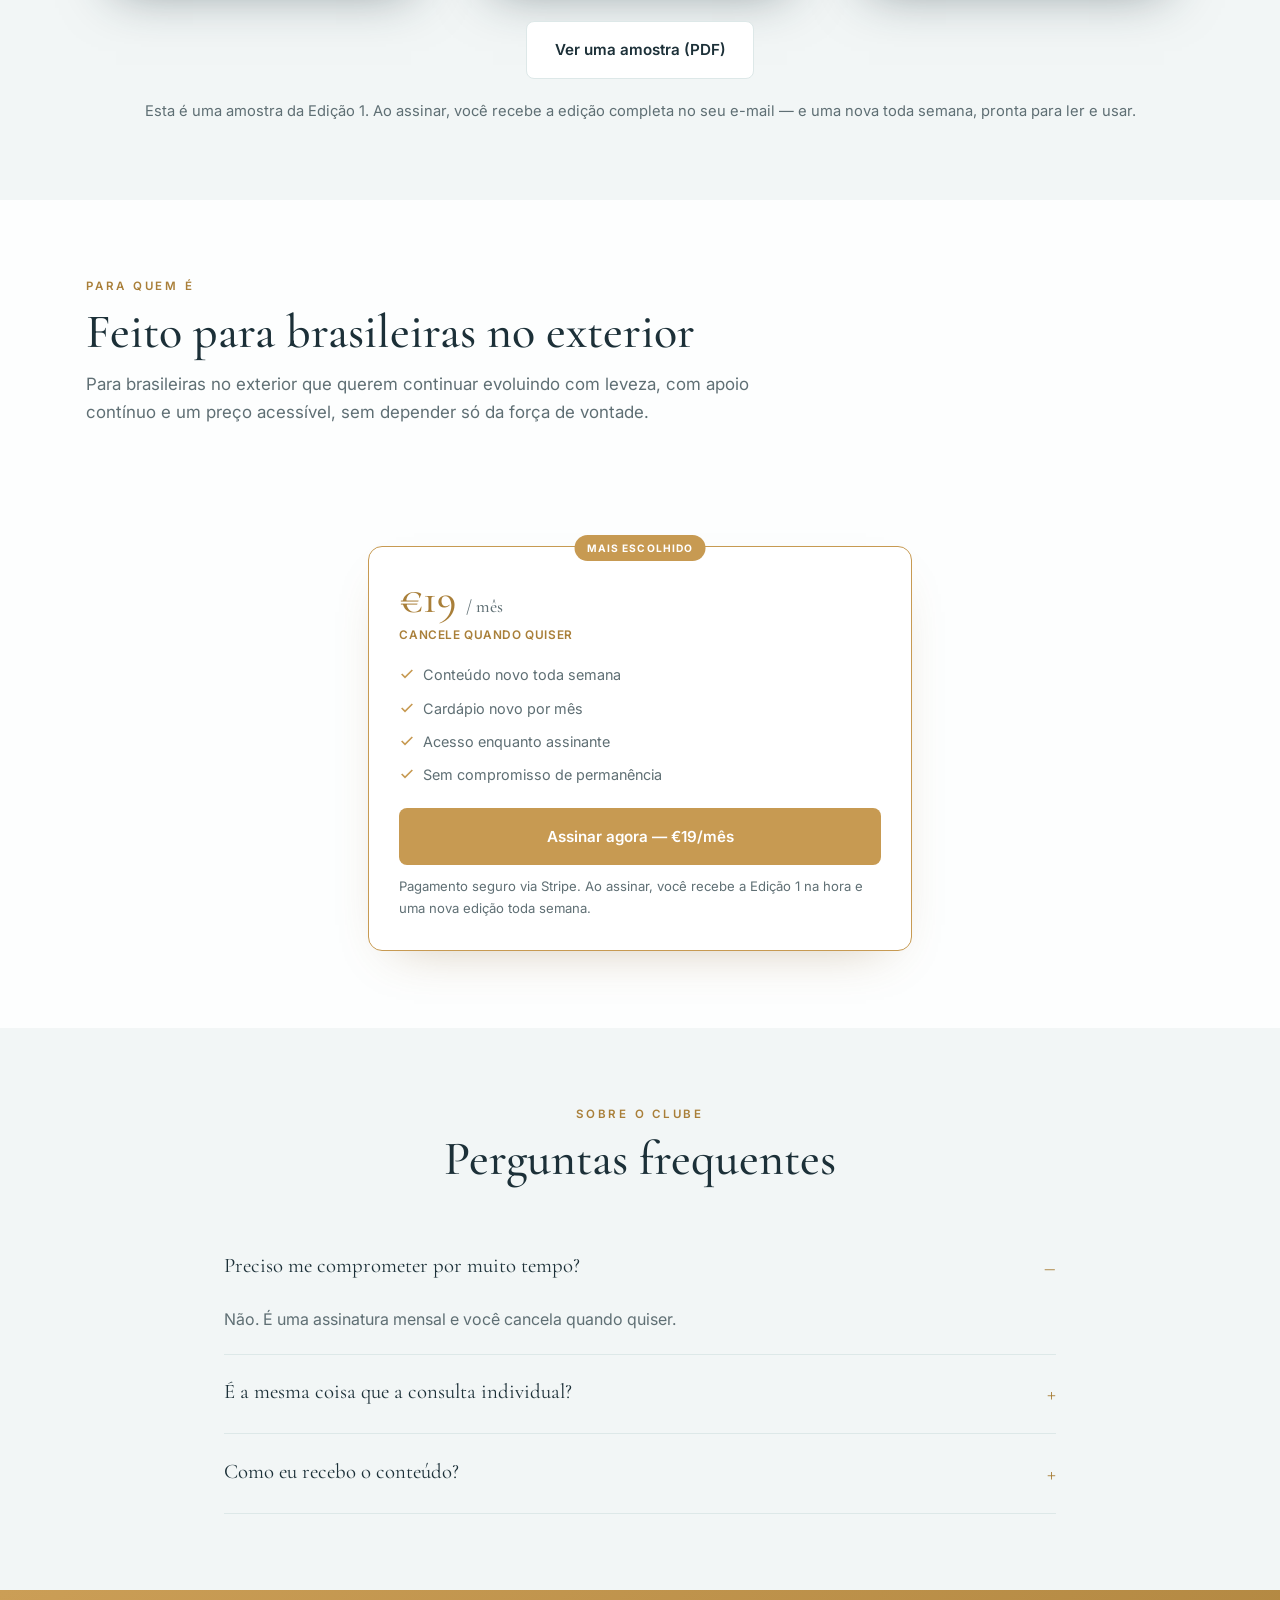
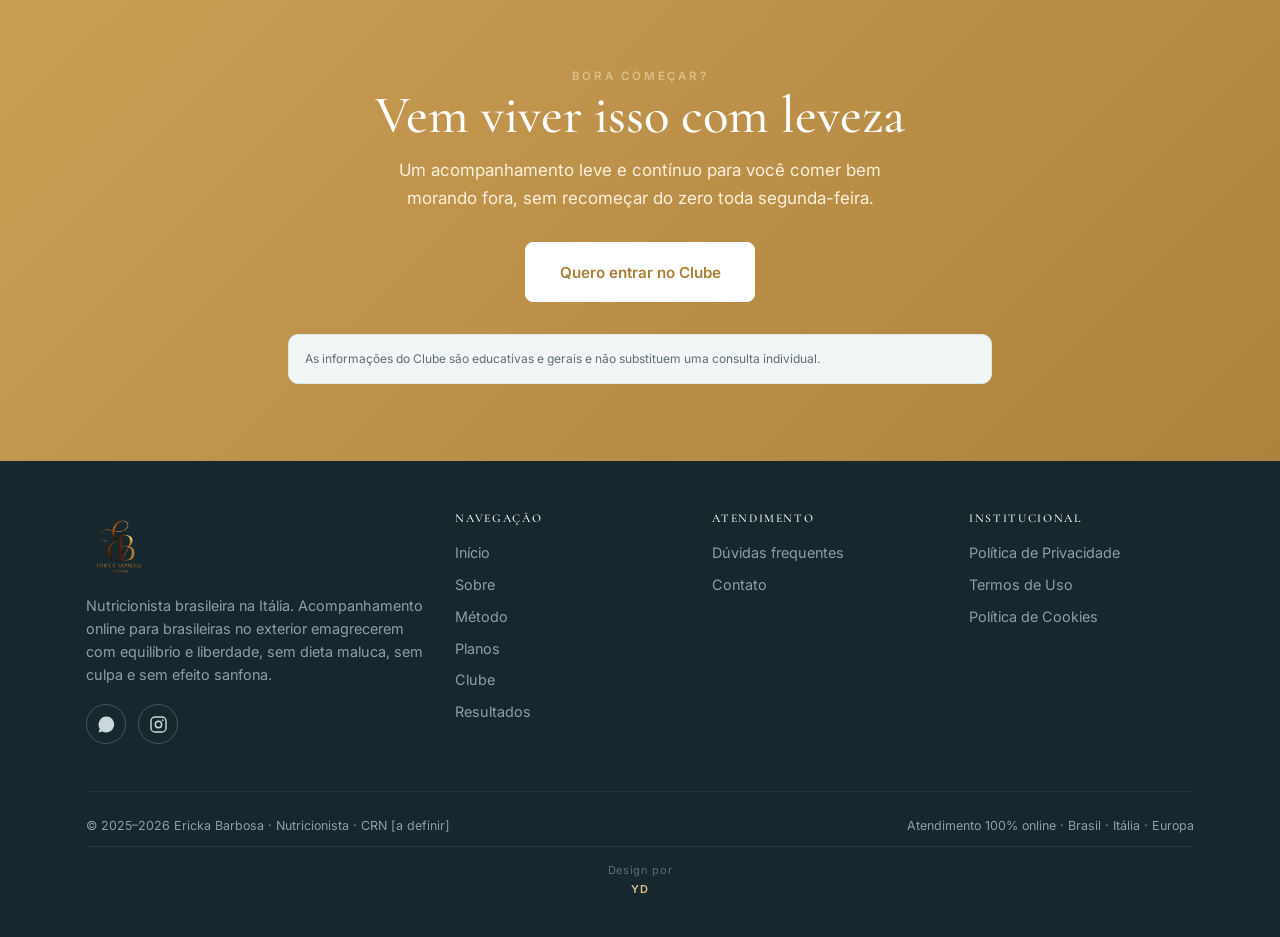
==== commit b2400c6d: "Remove full PDF, add sample; fix Stripe link; GA4" ====
--- a/clube.html
+++ b/clube.html
@@ -120,8 +120,8 @@
     <figure><img src="/img/clube/carta.webp" alt="A carta da Ericka em uma edição do Clube" loading="lazy"><figcaption>A carta da Ericka</figcaption></figure>
     <figure><img src="/img/clube/receitas.webp" alt="Página de receitas de uma edição do Clube" loading="lazy"><figcaption>As receitas da semana</figcaption></figure>
   </div>
-  <div class="center" style="margin-top:1.6rem"><a class="btn gh" href="/clube-emagrecendo-sem-rebote-edicao-1.pdf" target="_blank" rel="noopener">Ver a amostra completa (PDF)</a></div>
-  <p style="text-align:center;color:var(--soft);font-size:.92rem;margin-top:1.3rem">Esta é a Edição 1 completa, de verdade. Toda semana uma nova chega assim no seu e-mail, pronta para ler e usar.</p>
+  <div class="center" style="margin-top:1.6rem"><a class="btn gh" href="/clube-amostra.pdf" target="_blank" rel="noopener">Ver uma amostra (PDF)</a></div>
+  <p style="text-align:center;color:var(--soft);font-size:.92rem;margin-top:1.3rem">Esta é uma amostra da Edição 1. Ao assinar, você recebe a edição completa no seu e-mail — e uma nova toda semana, pronta para ler e usar.</p>
 </div></section>
 
 <section><div class="wrap">
@@ -141,7 +141,7 @@
         <li><svg aria-hidden="true" viewBox="0 0 24 24" fill="none" stroke="currentColor" stroke-width="2.5"><path d="M20 6L9 17l-5-5"/></svg>Acesso enquanto assinante</li>
         <li><svg aria-hidden="true" viewBox="0 0 24 24" fill="none" stroke="currentColor" stroke-width="2.5"><path d="M20 6L9 17l-5-5"/></svg>Sem compromisso de permanência</li>
       </ul>
-      <a class="btn wa" href="https://buy.stripe.com/3cI00lfkdf1ugAB5wgfn000" target="_blank" rel="noopener">Assinar agora — €19/mês</a>
+      <a class="btn wa" href="https://buy.stripe.com/cNi00lb3X06A0BDcYIfnO01" target="_blank" rel="noopener">Assinar agora — €19/mês</a>
       <p style="margin:.7rem 0 0;font-size:.82rem;color:var(--soft)">Pagamento seguro via Stripe. Ao assinar, você recebe a Edição 1 na hora e uma nova edição toda semana.</p>
     </div>
   </div>
